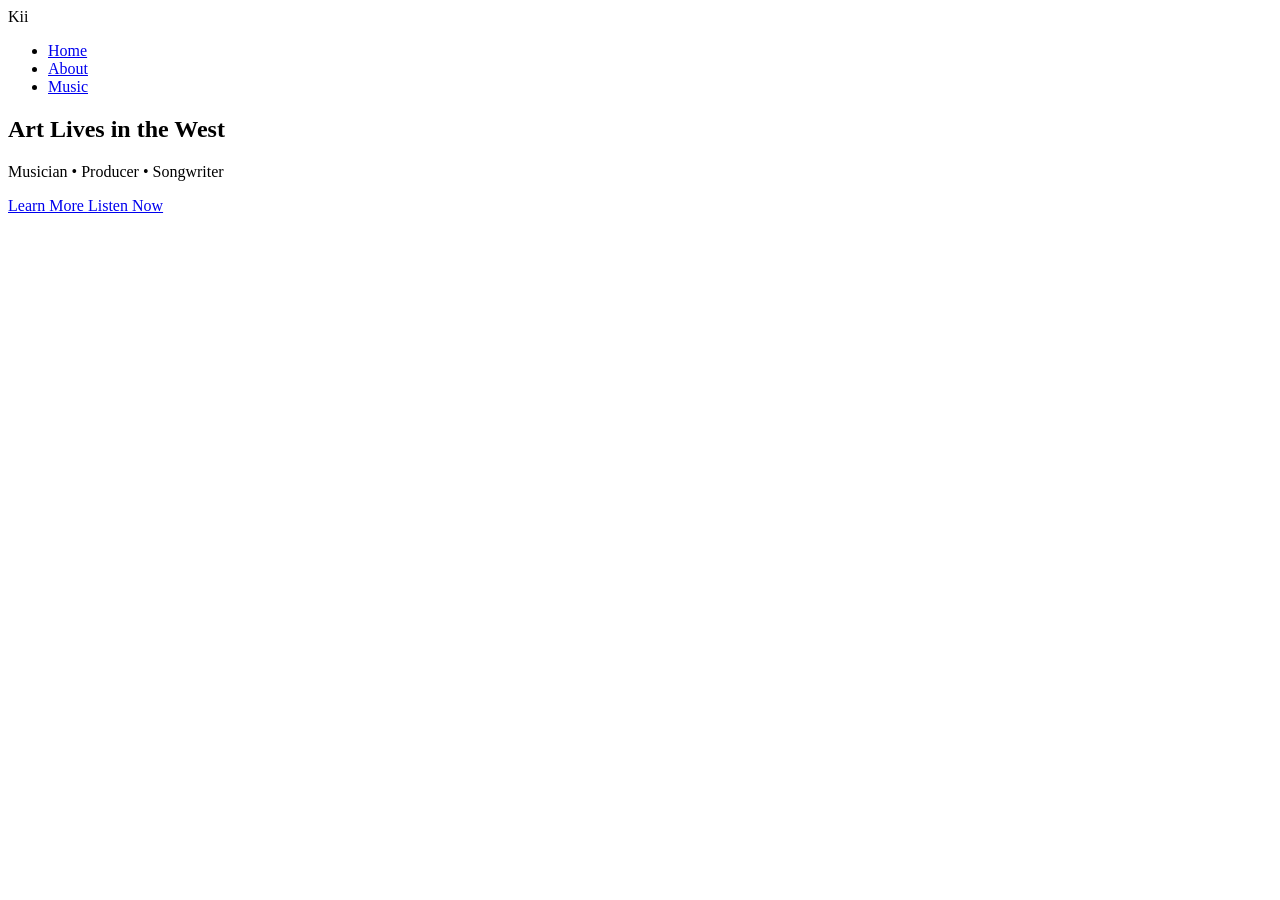
==== index.html @ bb35fab7 "foundations" ====
<!DOCTYPE html>
<html lang="en">
    <head>
        <meta charset="UTF-8">
        <meta name="viewport" content="width=device-width, initial-scale=1.0">

        <title>Kii</title>

        <link rel="stylesheet" href="css/style.css">
    </head>
    
    <body>
        <header class="navbar">
            <div class="logo">Kii</div>

            <nav>
                <ul>
                    <li>
                        <a href="index.html">Home</a>
                    </li>
                    <li>
                        <a href="about.html">About</a>
                    </li>
                    <li>
                        <a href="music.html">Music</a>
                    </li>
                </ul>
            </nav>
        </header>

        <section class="hero">
            <h1>Art Lives in the West</h1>

            <p>Musician • Producer • Songwriter</p>

            <div class="hero-buttons">
                <a href="about.html" class="btn">
                    Learn More
                </a>
                <a href="music.html" class="btn btn-outline">
                    Listen Now
                    </a>
            </div>
        </section>
    </body>
</html>
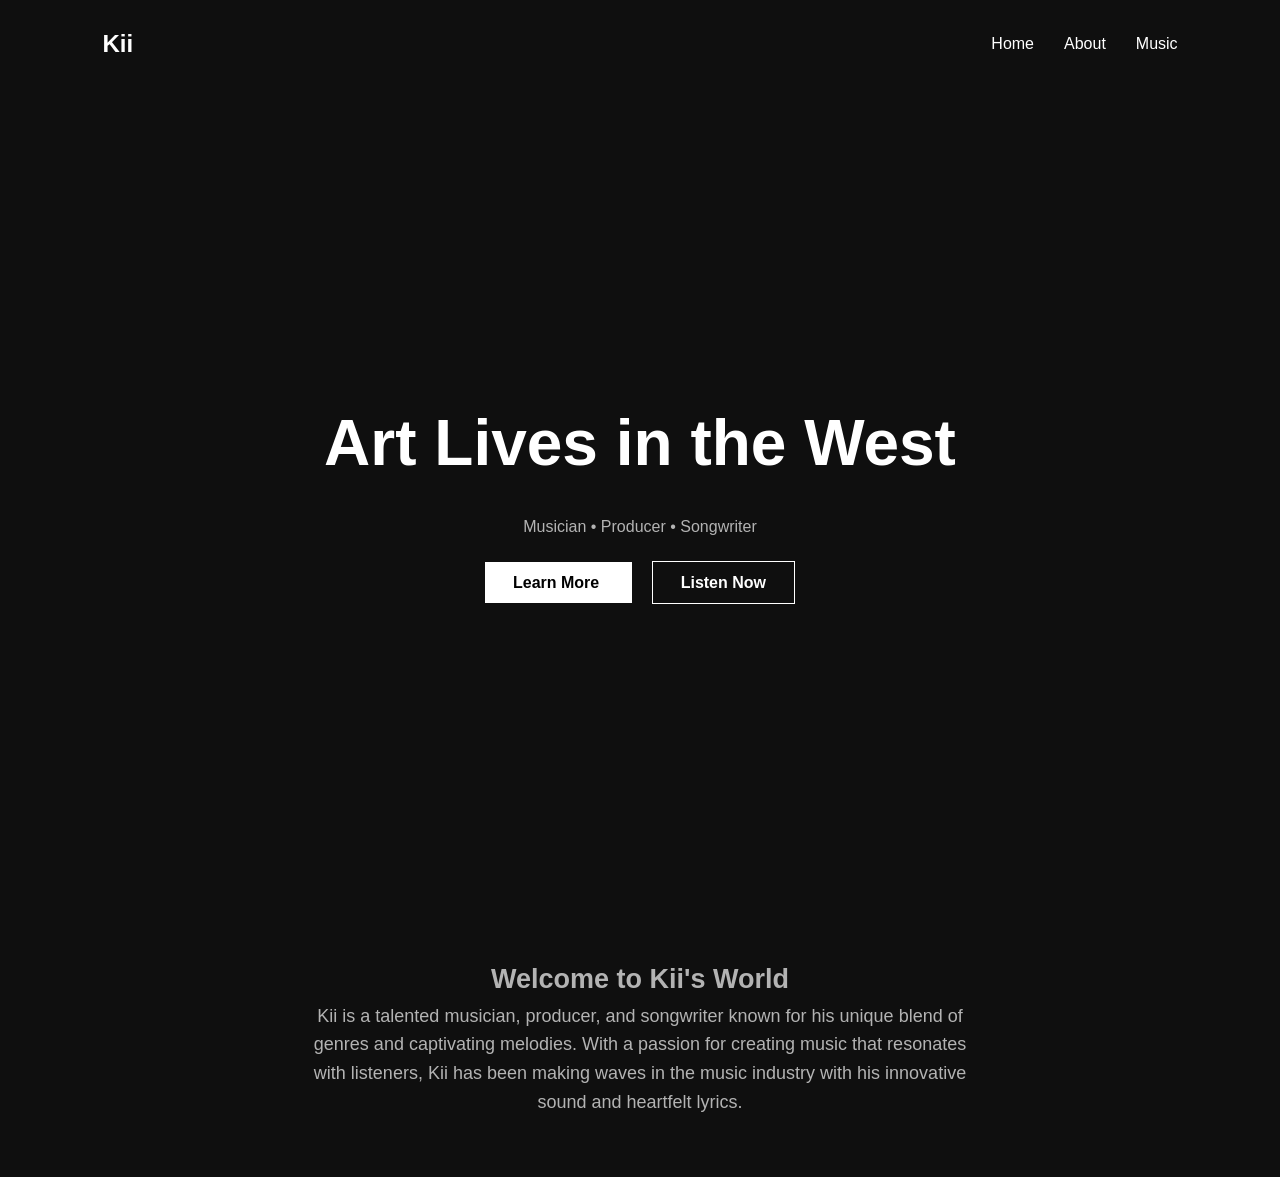
==== commit 9f6dfc98: "added styling and fixed index." ====
--- a/index.html
+++ b/index.html
@@ -39,8 +39,16 @@
                 </a>
                 <a href="music.html" class="btn btn-outline">
                     Listen Now
-                    </a>
+                </a>
             </div>
+        </section>
+        
+        <section class="intro">
+            <h2>Welcome to Kii's World</h2>
+
+            <p>
+                Kii is a talented musician, producer, and songwriter known for his unique blend of genres and captivating melodies. With a passion for creating music that resonates with listeners, Kii has been making waves in the music industry with his innovative sound and heartfelt lyrics.
+            </p>
         </section>
     </body>
 </html>
--- a/css/style.css
+++ b/css/style.css
@@ -0,0 +1,165 @@
+/* Reset */
+
+* {
+margin:0;
+padding:0;
+box-sizing:border-box;
+}
+
+/* Global styles */
+
+body{
+
+background:#0F0F0F;
+color:white;
+font-family:Inter, Helvetica, Arial, sans-serif;
+
+line-height:1.6;
+
+}
+
+
+/* Navbar */
+
+.navbar{
+
+display:flex;
+justify-content:space-between;
+align-items:center;
+
+padding:25px 8%;
+
+position:sticky;
+top:0;
+
+background:#0F0F0F;
+
+}
+
+
+.logo{
+
+font-size:24px;
+font-weight:bold;
+
+}
+
+
+nav ul{
+
+display:flex;
+list-style:none;
+gap:30px;
+
+}
+
+
+nav a{
+
+color:white;
+text-decoration:none;
+font-size:16px;
+
+transition:opacity 0.3s;
+
+}
+
+
+nav a:hover{
+
+opacity:0.6;
+
+}
+
+
+/* Hero Section */
+
+.hero{
+
+height:90vh;
+
+display:flex;
+flex-direction:column;
+justify-content:center;
+align-items:center;
+
+text-align:center;
+
+padding:0 20px;
+
+}
+
+
+.hero h1{
+
+font-size:64px;
+
+margin-bottom:20px;
+
+}
+
+
+.hero p{
+
+color:#B3B3B3;
+
+margin-bottom:30px;
+
+}
+
+
+/* Buttons */
+
+.btn{
+
+padding:12px 28px;
+
+background:white;
+color:black;
+
+text-decoration:none;
+
+margin:10px;
+
+font-weight:600;
+
+transition:all 0.3s;
+
+}
+
+
+.btn:hover{
+
+opacity:0.8;
+
+}
+
+
+.btn-outline{
+
+background:transparent;
+
+border:1px solid white;
+
+color:white;
+
+}
+
+
+/* Intro */
+
+.intro{
+
+max-width:700px;
+
+margin:auto;
+
+padding:60px 20px;
+
+text-align:center;
+
+color:#B3B3B3;
+
+font-size:18px;
+
+}
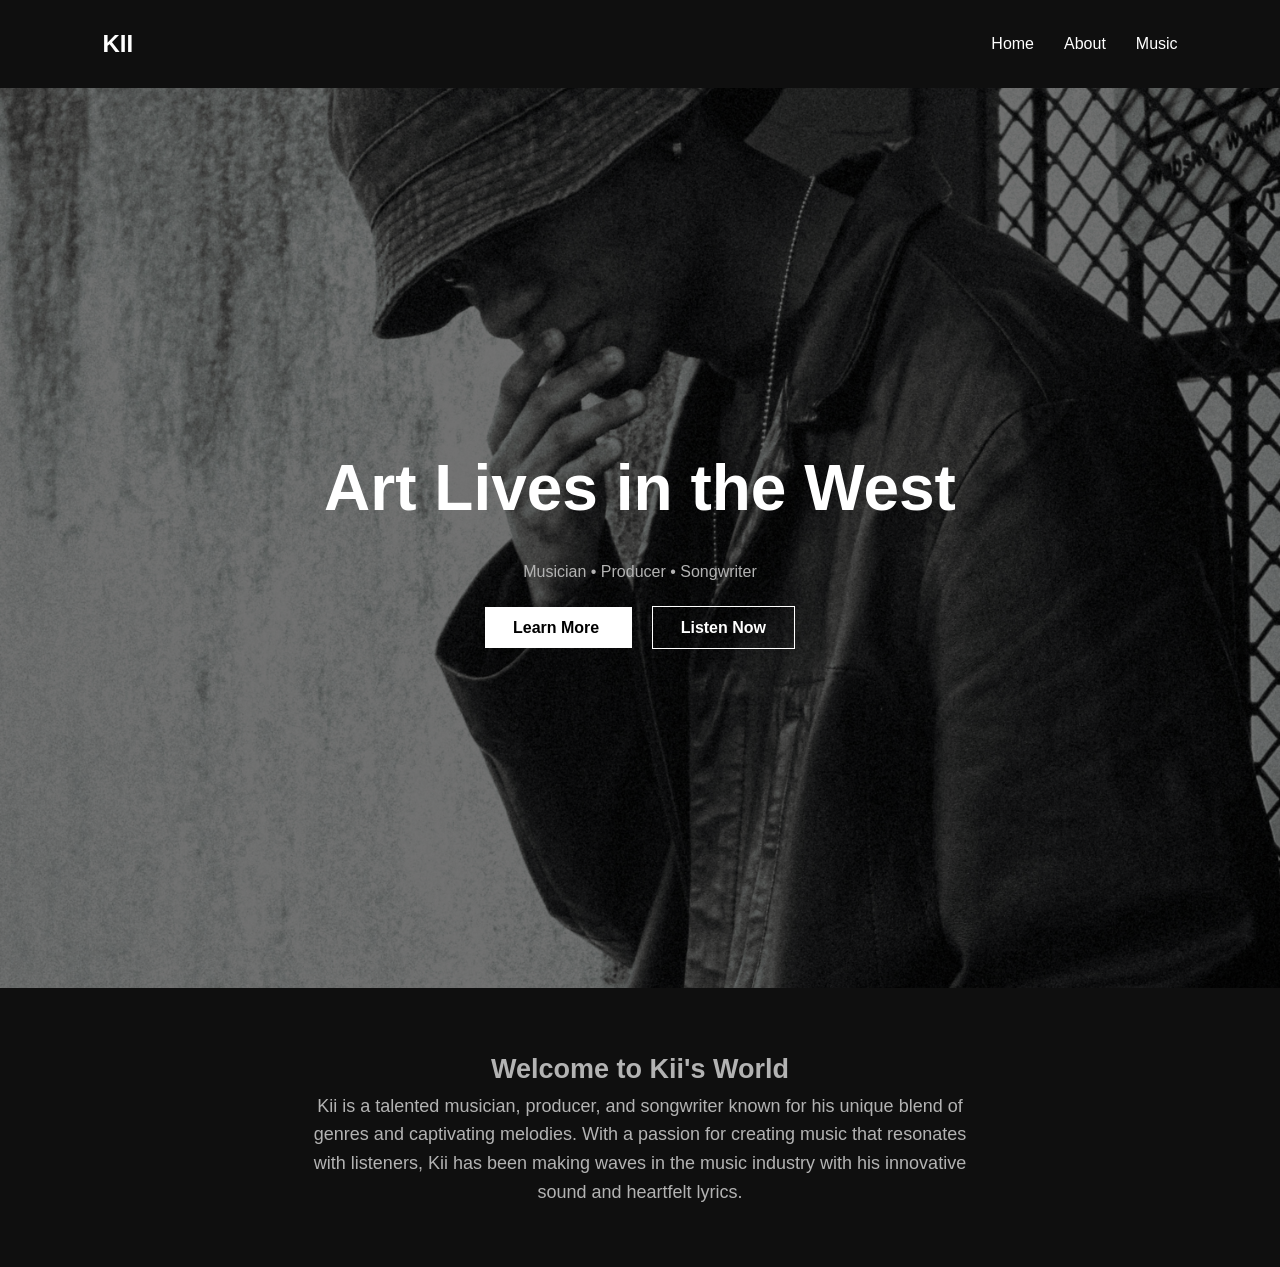
==== commit 05c64b73: "very close." ====
--- a/index.html
+++ b/index.html
@@ -4,14 +4,14 @@
         <meta charset="UTF-8">
         <meta name="viewport" content="width=device-width, initial-scale=1.0">
 
-        <title>Kii</title>
+        <title>KII</title>
 
         <link rel="stylesheet" href="css/style.css">
     </head>
     
     <body>
         <header class="navbar">
-            <div class="logo">Kii</div>
+            <div class="logo">KII</div>
 
             <nav>
                 <ul>
--- a/css/style.css
+++ b/css/style.css
@@ -76,7 +76,7 @@
 
 .hero{
 
-height:90vh;
+height:100vh;
 
 display:flex;
 flex-direction:column;
@@ -85,8 +85,36 @@
 
 text-align:center;
 
-padding:0 20px;
-
+background-image: url("../images/hero.JPEG");
+background-size: cover;
+background-position: center;
+
+position: relative;
+
+
+}
+
+/* Overlay */
+
+.hero::before{
+
+content:"";
+
+position:absolute;
+
+top:0;
+left:0;
+
+width:100%;
+height:100%;
+
+background: rgba(0,0,0,0.55);
+
+}
+
+.hero *{
+    position:relative;
+    z-index:2;
 }
 
 
@@ -162,4 +190,271 @@
 
 font-size:18px;
 
+}
+
+.about{
+
+padding:100px 10%;
+
+}
+
+.about-container{
+
+display:flex;
+align-items:center;
+gap:60px;
+
+max-width:1100px;
+margin:auto;
+
+}
+
+.about img{
+
+width:400px;
+border-radius:4px;
+
+}
+
+.about-text h2{
+
+font-size:36px;
+margin-bottom:20px;
+
+}
+
+.about-text p{
+
+color:#B3B3B3;
+margin-bottom:15px;
+margin-top: 20px;
+line-height: 1.8;
+}
+
+@media (max-width: 768px) {
+
+.about-container{
+
+flex-direction:column;
+
+text-align:center;
+
+}
+
+.about img{
+
+width:100%;
+
+max-width:400px;
+
+}
+
+}
+
+/* MUSIC SECTION */
+.music{
+
+padding:100px 10%;
+
+}
+
+.music h2{
+
+font-size:36px;
+margin-bottom:50px;
+
+text-align:center;
+
+}
+
+.music-grid{
+
+display:grid;
+
+grid-template-columns:repeat(auto-fit, minmax(260px,1fr));
+
+gap:40px;
+
+}
+
+.music-card{
+
+background:#1A1A1A;
+
+padding:20px;
+
+text-align:center;
+
+transition:transform 0.3s;
+
+}
+
+.music-card:hover{
+
+transform:scale(1.05);
+
+}
+
+.music-card img{
+
+width:100%;
+margin-bottom:15px;
+
+}
+
+.music-card h3{
+
+margin-bottom:10px;
+
+}
+
+.music-card a{
+
+color:white;
+text-decoration:none;
+border-bottom:1px solid white;
+
+}
+
+.release-card{
+
+background:#1A1A1A;
+padding:20px;
+position:relative;
+
+transition:transform 0.3s;
+
+}
+
+.release-card img{
+width:100%;
+height:260px;
+object-fit:cover;
+
+border-radius:4px;
+}
+
+.release-card video img{
+width:100%;
+height:260px;
+object-fit:cover;
+}
+.release-card:hover{
+
+transform:scale(1.04);
+
+}
+
+.drop-badge{
+
+position:absolute;
+
+top:12px;
+left:12px;
+
+background:#C8A96A;
+
+color:black;
+
+font-size:12px;
+
+padding:4px 10px;
+
+font-weight:bold;
+
+letter-spacing:1px;
+
+}
+
+.release-grid{
+
+display:grid;
+
+grid-template-columns:repeat(auto-fit, minmax(280px,1fr));
+
+gap:40px;
+
+margin-top:40px;
+
+}
+
+.release-buttons{
+
+display:flex;
+
+gap:10px;
+
+margin-top:15px;
+
+}
+
+.release-buttons a{
+
+flex:1;
+
+text-align:center;
+
+padding:10px;
+
+border:1px solid white;
+
+text-decoration:none;
+
+color:white;
+
+font-size:14px;
+
+}
+
+.video-thumb{
+
+position:relative;
+
+}
+
+.video-thumb img{
+
+width:100%;
+
+display:block;
+
+}
+
+.play-icon{
+
+position:absolute;
+
+top:50%;
+left:50%;
+
+transform:translate(-50%,-50%);
+
+font-size:40px;
+
+color:white;
+
+}
+
+.watch-btn{
+
+display:block;
+
+margin-top:15px;
+
+padding:10px;
+
+text-align:center;
+
+border:1px solid white;
+
+text-decoration:none;
+
+color:white;
+
+}
+
+.release-card.new{
+
+box-shadow:0 0 20px rgba(200,169,106,0.15);
+
 }
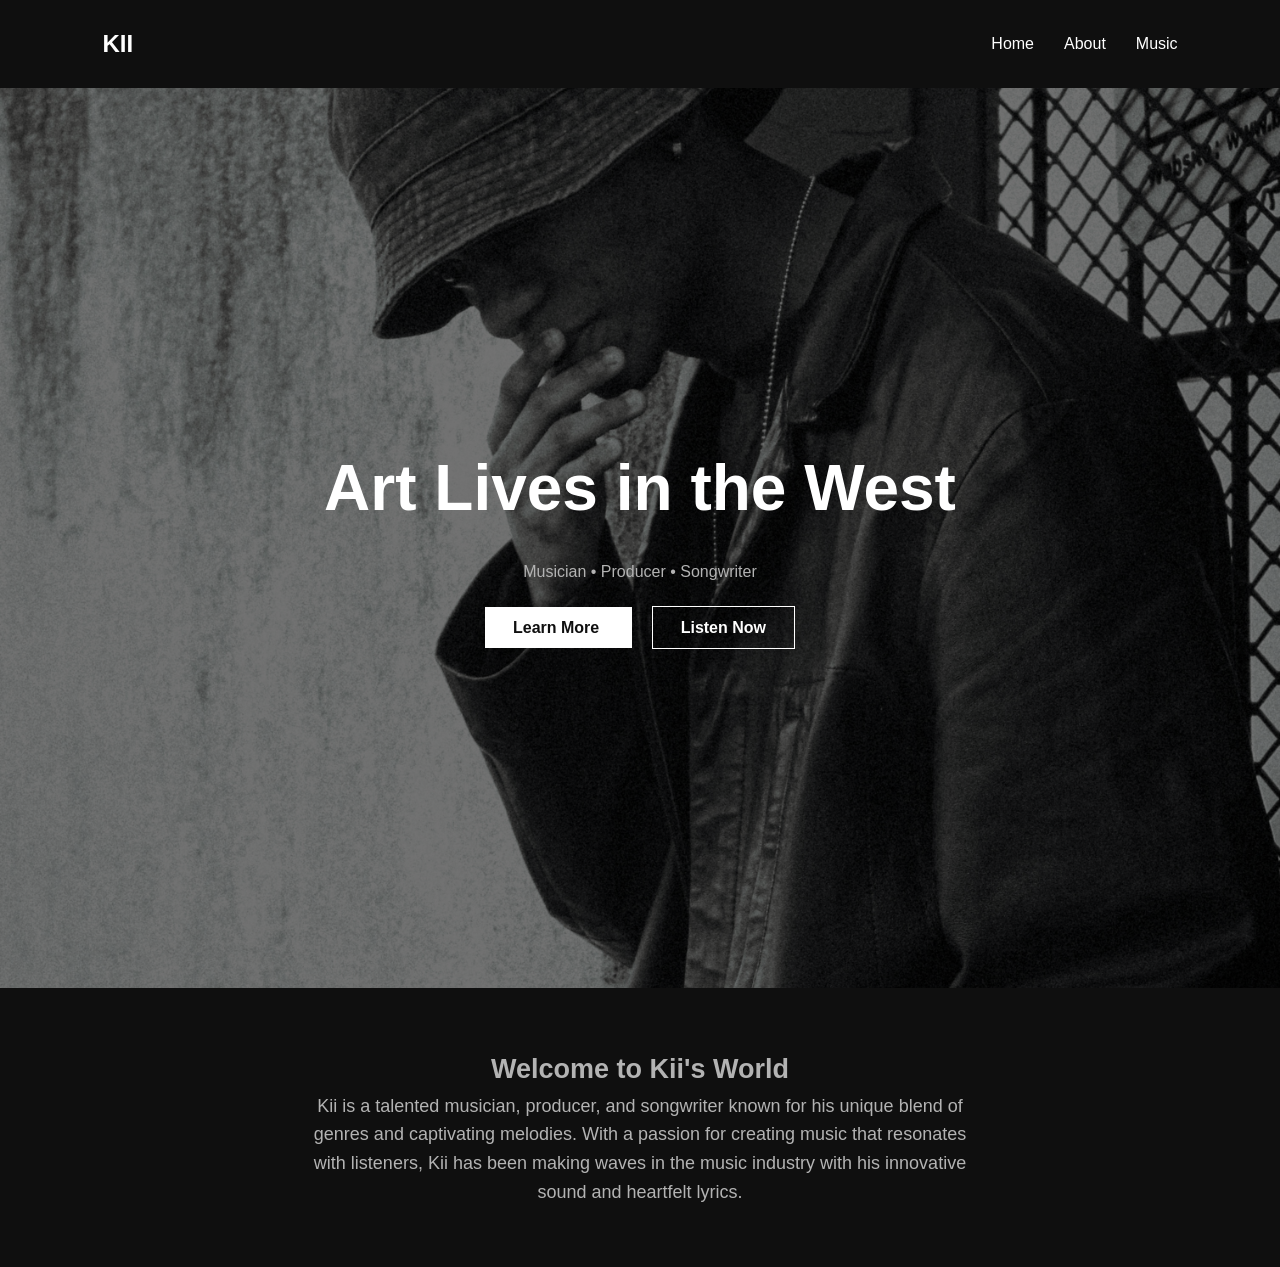
==== commit ee70f633: "Template complete." ====
--- a/index.html
+++ b/index.html
@@ -50,5 +50,6 @@
                 Kii is a talented musician, producer, and songwriter known for his unique blend of genres and captivating melodies. With a passion for creating music that resonates with listeners, Kii has been making waves in the music industry with his innovative sound and heartfelt lyrics.
             </p>
         </section>
+        <script src="js/script.js"></script>
     </body>
 </html>
--- a/css/style.css
+++ b/css/style.css
@@ -1,25 +1,45 @@
-/* Reset */
-
-* {
+/* ============================= */
+/* BRAND COLORS */
+/* ============================= */
+
+:root{
+
+--black:#0F0F0F;
+--dark:#1A1A1A;
+--grey:#B3B3B3;
+--red:#E50914;
+--white:#FFFFFF;
+
+}
+
+/* ============================= */
+/* RESET */
+/* ============================= */
+
+*{
 margin:0;
 padding:0;
 box-sizing:border-box;
 }
 
-/* Global styles */
+/* ============================= */
+/* GLOBAL */
+/* ============================= */
 
 body{
 
-background:#0F0F0F;
-color:white;
+background:var(--black);
+color:var(--white);
+
 font-family:Inter, Helvetica, Arial, sans-serif;
 
 line-height:1.6;
 
 }
 
-
-/* Navbar */
+/* ============================= */
+/* NAVBAR */
+/* ============================= */
 
 .navbar{
 
@@ -32,10 +52,11 @@
 position:sticky;
 top:0;
 
-background:#0F0F0F;
-
-}
-
+background:var(--black);
+
+z-index:10;
+
+}
 
 .logo{
 
@@ -43,7 +64,6 @@
 font-weight:bold;
 
 }
-
 
 nav ul{
 
@@ -53,26 +73,26 @@
 
 }
 
-
 nav a{
 
-color:white;
+color:var(--white);
 text-decoration:none;
+
 font-size:16px;
 
 transition:opacity 0.3s;
 
 }
 
-
 nav a:hover{
 
 opacity:0.6;
 
 }
 
-
-/* Hero Section */
+/* ============================= */
+/* HERO */
+/* ============================= */
 
 .hero{
 
@@ -85,12 +105,11 @@
 
 text-align:center;
 
-background-image: url("../images/hero.JPEG");
-background-size: cover;
-background-position: center;
-
-position: relative;
-
+background-image:url("../images/hero.JPEG");
+background-size:cover;
+background-position:center;
+
+position:relative;
 
 }
 
@@ -108,42 +127,41 @@
 width:100%;
 height:100%;
 
-background: rgba(0,0,0,0.55);
+background:rgba(0,0,0,0.55);
 
 }
 
 .hero *{
-    position:relative;
-    z-index:2;
-}
-
+
+position:relative;
+z-index:2;
+
+}
 
 .hero h1{
 
 font-size:64px;
-
 margin-bottom:20px;
 
 }
 
-
 .hero p{
 
-color:#B3B3B3;
-
+color:var(--grey);
 margin-bottom:30px;
 
 }
 
-
-/* Buttons */
+/* ============================= */
+/* BUTTONS */
+/* ============================= */
 
 .btn{
 
 padding:12px 28px;
 
-background:white;
-color:black;
+background:var(--white);
+color:var(--black);
 
 text-decoration:none;
 
@@ -151,30 +169,30 @@
 
 font-weight:600;
 
-transition:all 0.3s;
-
-}
-
+transition:all 0.25s ease;
+
+}
 
 .btn:hover{
 
-opacity:0.8;
-
-}
-
+opacity:0.85;
+transform:scale(1.05);
+
+}
 
 .btn-outline{
 
 background:transparent;
 
-border:1px solid white;
-
-color:white;
-
-}
-
-
-/* Intro */
+border:1px solid var(--white);
+
+color:var(--white);
+
+}
+
+/* ============================= */
+/* INTRO */
+/* ============================= */
 
 .intro{
 
@@ -186,12 +204,16 @@
 
 text-align:center;
 
-color:#B3B3B3;
+color:var(--grey);
 
 font-size:18px;
 
 }
 
+/* ============================= */
+/* ABOUT PAGE */
+/* ============================= */
+
 .about{
 
 padding:100px 10%;
@@ -201,10 +223,13 @@
 .about-container{
 
 display:flex;
+
 align-items:center;
+
 gap:60px;
 
 max-width:1100px;
+
 margin:auto;
 
 }
@@ -212,6 +237,7 @@
 .about img{
 
 width:400px;
+
 border-radius:4px;
 
 }
@@ -219,131 +245,210 @@
 .about-text h2{
 
 font-size:36px;
+
 margin-bottom:20px;
 
 }
 
 .about-text p{
 
-color:#B3B3B3;
-margin-bottom:15px;
-margin-top: 20px;
-line-height: 1.8;
-}
-
-@media (max-width: 768px) {
-
-.about-container{
-
-flex-direction:column;
-
-text-align:center;
-
-}
-
-.about img{
+color:var(--grey);
+
+margin-top:20px;
+
+line-height:1.8;
+
+}
+
+/* ============================= */
+/* PLATFORM LINKS */
+/* ============================= */
+
+.platform-links{
+
+text-align:center;
+
+padding:60px 20px;
+
+}
+
+.platform-grid{
+
+display:flex;
+
+justify-content:center;
+
+gap:20px;
+
+margin-top:20px;
+
+flex-wrap:wrap;
+
+}
+
+.platform-grid a{
+
+border:1px solid var(--white);
+
+padding:10px 20px;
+
+text-decoration:none;
+
+color:var(--white);
+
+transition:all 0.2s;
+
+}
+
+.platform-grid a:hover{
+
+background:var(--red);
+
+border-color:var(--red);
+
+}
+
+/* ============================= */
+/* FEATURED DROP */
+/* ============================= */
+
+.featured-drop{
+
+padding:80px 10%;
+
+background:#111;
+
+}
+
+.featured-content{
+
+display:flex;
+
+align-items:center;
+
+gap:60px;
+
+max-width:1100px;
+
+margin:auto;
+
+}
+
+.featured-content img{
+
+width:300px;
+
+object-fit:cover;
+
+border-radius:4px;
+
+}
+
+.drop-info h2{
+
+font-size:40px;
+
+margin:10px 0;
+
+}
+
+.new-label{
+
+color:var(--red);
+
+font-weight:bold;
+
+letter-spacing:1px;
+
+}
+
+/* ============================= */
+/* MUSIC SECTION */
+/* ============================= */
+
+.music{
+
+padding:100px 10%;
+
+}
+
+.music h2{
+
+font-size:36px;
+
+margin-bottom:50px;
+
+text-align:center;
+
+}
+
+.release-grid{
+
+display:grid;
+
+grid-template-columns:repeat(auto-fit,minmax(240px,1fr));
+
+gap:30px;
+
+margin-top:40px;
+
+}
+
+/* ============================= */
+/* RELEASE CARD */
+/* ============================= */
+
+.release-card{
+
+background:var(--dark);
+
+padding:20px;
+
+position:relative;
+
+transition:all 0.3s ease;
+
+border-radius:4px;
+
+}
+
+.release-card:hover{
+
+transform:translateY(-6px) scale(1.02);
+
+box-shadow:0 10px 30px rgba(0,0,0,0.4);
+
+}
+
+.release-card img{
 
 width:100%;
 
-max-width:400px;
-
-}
-
-}
-
-/* MUSIC SECTION */
-.music{
-
-padding:100px 10%;
-
-}
-
-.music h2{
-
-font-size:36px;
-margin-bottom:50px;
-
-text-align:center;
-
-}
-
-.music-grid{
-
-display:grid;
-
-grid-template-columns:repeat(auto-fit, minmax(260px,1fr));
-
-gap:40px;
-
-}
-
-.music-card{
-
-background:#1A1A1A;
-
-padding:20px;
-
-text-align:center;
-
-transition:transform 0.3s;
-
-}
-
-.music-card:hover{
-
-transform:scale(1.05);
-
-}
-
-.music-card img{
-
-width:100%;
-margin-bottom:15px;
-
-}
-
-.music-card h3{
+height:240px;
+
+object-fit:cover;
+
+border-radius:4px;
 
 margin-bottom:10px;
 
 }
 
-.music-card a{
-
-color:white;
-text-decoration:none;
-border-bottom:1px solid white;
-
-}
-
-.release-card{
-
-background:#1A1A1A;
-padding:20px;
-position:relative;
-
-transition:transform 0.3s;
-
-}
-
-.release-card img{
-width:100%;
-height:260px;
-object-fit:cover;
-
-border-radius:4px;
-}
-
-.release-card video img{
-width:100%;
-height:260px;
-object-fit:cover;
-}
-.release-card:hover{
-
-transform:scale(1.04);
-
-}
+.release-card h3{
+
+margin-top:10px;
+
+}
+
+.release-type{
+
+color:var(--grey);
+
+font-size:14px;
+
+}
+
+/* Badge */
 
 .drop-badge{
 
@@ -352,9 +457,9 @@
 top:12px;
 left:12px;
 
-background:#C8A96A;
-
-color:black;
+background:var(--red);
+
+color:var(--white);
 
 font-size:12px;
 
@@ -362,21 +467,11 @@
 
 font-weight:bold;
 
-letter-spacing:1px;
-
-}
-
-.release-grid{
-
-display:grid;
-
-grid-template-columns:repeat(auto-fit, minmax(280px,1fr));
-
-gap:40px;
-
-margin-top:40px;
-
-}
+}
+
+/* ============================= */
+/* RELEASE BUTTONS */
+/* ============================= */
 
 .release-buttons{
 
@@ -388,73 +483,237 @@
 
 }
 
-.release-buttons a{
+.release-buttons button{
 
 flex:1;
 
-text-align:center;
-
 padding:10px;
 
-border:1px solid white;
+border:1px solid var(--white);
+
+background:transparent;
+
+color:var(--white);
+
+cursor:pointer;
+
+transition:all 0.2s;
+
+}
+
+.release-buttons button:hover{
+
+background:var(--red);
+
+border-color:var(--red);
+
+}
+
+/* Watch Button */
+
+.watch-btn{
+
+display:block;
+
+margin-top:15px;
+
+padding:10px;
+
+text-align:center;
+
+border:1px solid var(--white);
 
 text-decoration:none;
 
+color:var(--white);
+
+transition:all 0.2s;
+
+}
+
+.watch-btn:hover{
+
+background:var(--red);
+
+border-color:var(--red);
+
+}
+
+/* ============================= */
+/* POPUP */
+/* ============================= */
+
+.popup{
+
+position:fixed;
+
+top:0;
+left:0;
+
+width:100%;
+height:100%;
+
+background:rgba(0,0,0,0.8);
+
+display:none;
+
+align-items:center;
+justify-content:center;
+
+z-index:20;
+
+}
+
+.popup-content{
+
+background:var(--dark);
+
+padding:35px;
+
+text-align:center;
+
+display:flex;
+
+flex-direction:column;
+
+gap:15px;
+
+width:90%;
+
+max-width:320px;
+
+border-radius:4px;
+
+}
+
+.popup-content a{
+
+border:1px solid var(--white);
+
+padding:10px;
+
+text-decoration:none;
+
+color:var(--white);
+
+transition:all 0.2s;
+
+}
+
+.popup-content a:hover{
+
+background:var(--red);
+
+border-color:var(--red);
+
+}
+
+.popup-content button{
+
+padding:10px;
+
+background:var(--red);
+
+border:none;
+
 color:white;
 
-font-size:14px;
-
-}
-
-.video-thumb{
-
-position:relative;
-
-}
-
-.video-thumb img{
+cursor:pointer;
+
+}
+
+/* ============================= */
+/* RESPONSIVE */
+/* ============================= */
+
+@media (max-width:900px){
+
+.featured-content{
+
+flex-direction:column;
+
+text-align:center;
+
+}
+
+.featured-content img{
 
 width:100%;
 
-display:block;
-
-}
-
-.play-icon{
-
-position:absolute;
-
-top:50%;
-left:50%;
-
-transform:translate(-50%,-50%);
-
-font-size:40px;
-
-color:white;
-
-}
-
-.watch-btn{
-
-display:block;
-
-margin-top:15px;
-
-padding:10px;
-
-text-align:center;
-
-border:1px solid white;
-
-text-decoration:none;
-
-color:white;
-
-}
-
-.release-card.new{
-
-box-shadow:0 0 20px rgba(200,169,106,0.15);
+max-width:320px;
+
+}
+
+.drop-info h2{
+
+font-size:32px;
+
+}
+
+}
+
+@media (max-width:768px){
+
+.hero h1{
+
+font-size:42px;
+
+}
+
+.hero p{
+
+font-size:16px;
+
+}
+
+.about-container{
+
+flex-direction:column;
+
+text-align:center;
+
+}
+
+.about img{
+
+width:100%;
+
+max-width:400px;
+
+}
+
+}
+
+@media (max-width:600px){
+
+.navbar{
+
+flex-direction:column;
+
+gap:15px;
+
+}
+
+nav ul{
+
+gap:20px;
+
+}
+
+.platform-grid{
+
+flex-direction:column;
+
+align-items:center;
+
+}
+
+.platform-grid a{
+
+width:200px;
+
+text-align:center;
+
+}
 
 }
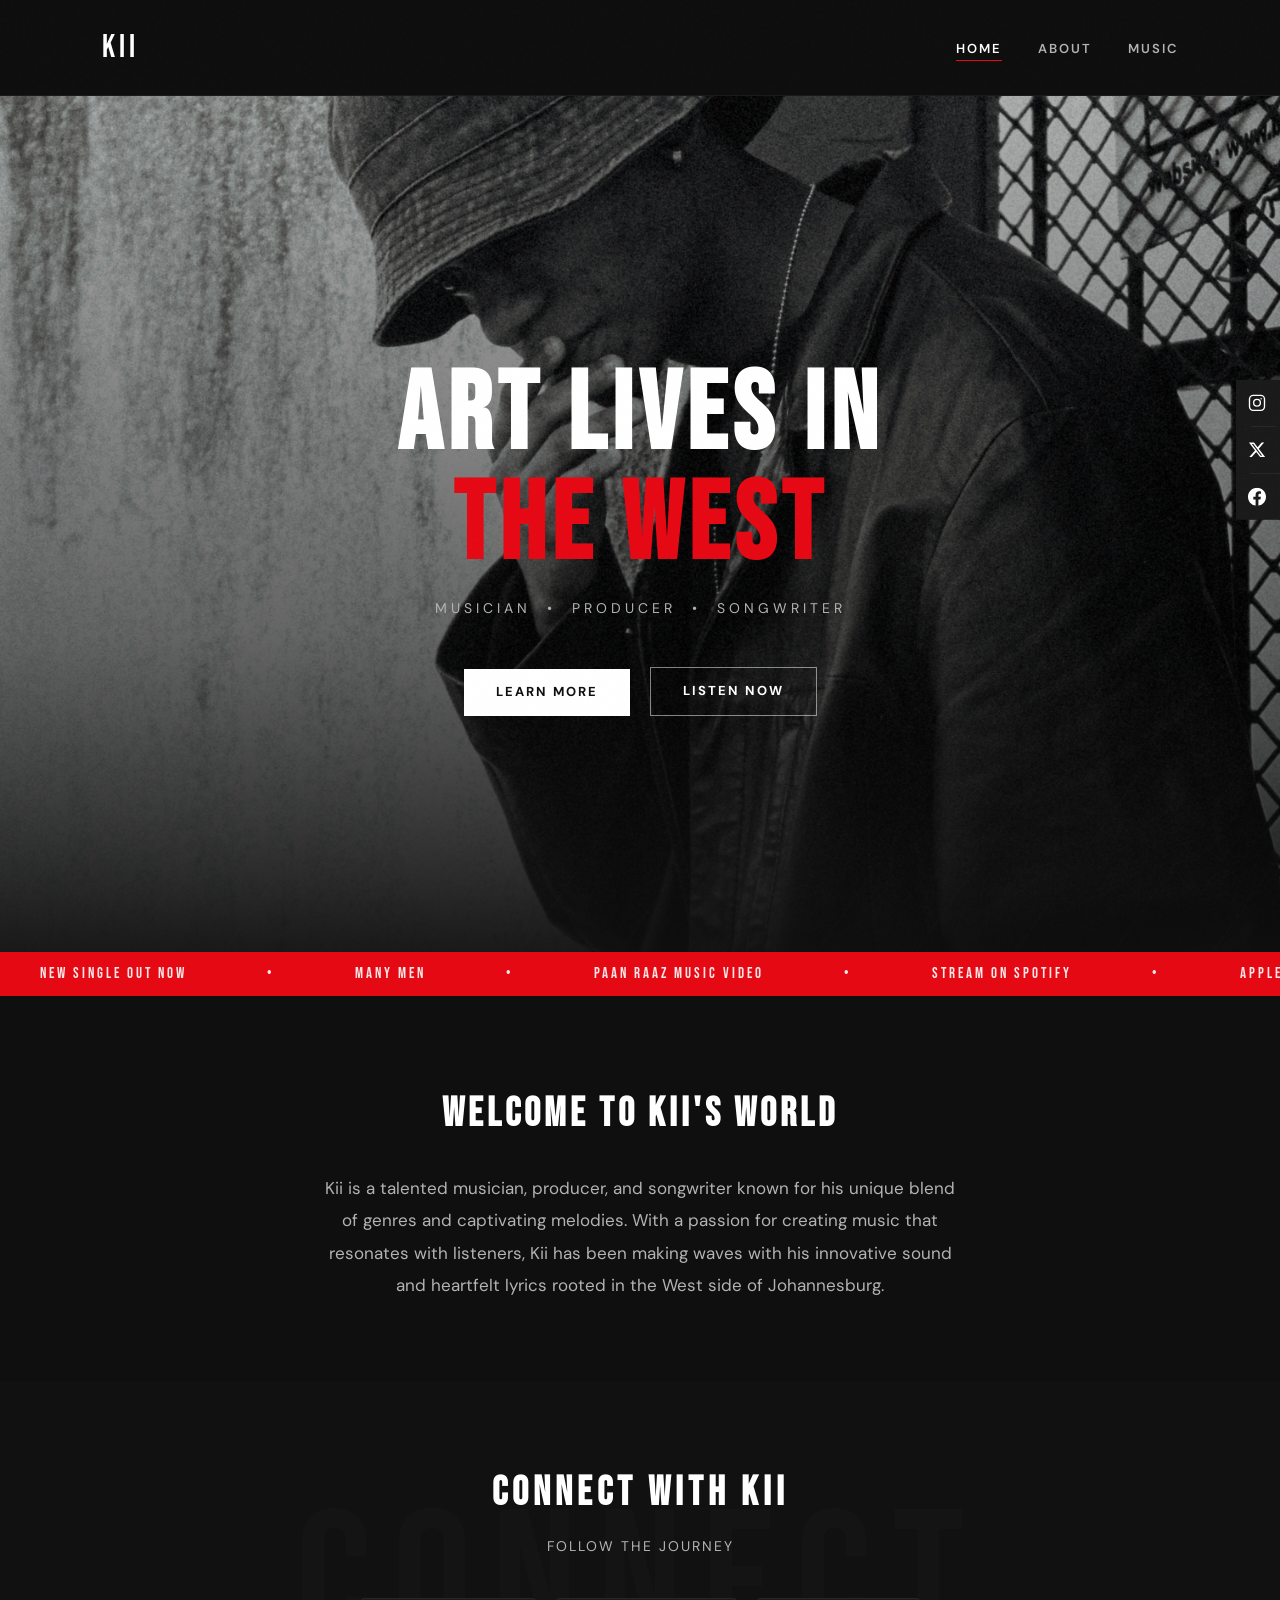
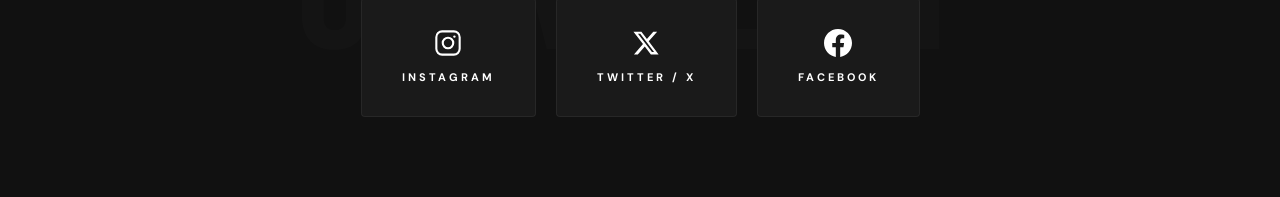
==== commit b1b6be67: "Fixed css elements" ====
--- a/index.html
+++ b/index.html
@@ -1,55 +1,124 @@
 <!DOCTYPE html>
 <html lang="en">
-    <head>
-        <meta charset="UTF-8">
-        <meta name="viewport" content="width=device-width, initial-scale=1.0">
+<head>
+  <meta charset="UTF-8">
+  <meta name="viewport" content="width=device-width, initial-scale=1.0">
+  <title>KII</title>
+  <link rel="stylesheet" href="css/style.css">
+</head>
+<body>
 
-        <title>KII</title>
+  <!-- PERSISTENT SOCIAL BAR -->
+  <aside class="social-bar">
+    <a href="https://www.instagram.com/kii_s.a/" target="_blank" aria-label="Instagram">
+      <span class="label">Instagram</span>
+      <svg viewBox="0 0 24 24" fill="none" stroke="currentColor" stroke-width="1.8" stroke-linecap="round" stroke-linejoin="round">
+        <rect x="2" y="2" width="20" height="20" rx="5" ry="5"/>
+        <circle cx="12" cy="12" r="4.5"/>
+        <circle cx="17.5" cy="6.5" r="1" fill="currentColor" stroke="none"/>
+      </svg>
+    </a>
+    <a href="https://x.com/kiisa____" target="_blank" aria-label="Twitter / X">
+      <span class="label">Twitter</span>
+      <svg viewBox="0 0 24 24" fill="currentColor">
+        <path d="M18.244 2.25h3.308l-7.227 8.26 8.502 11.24H16.17l-5.214-6.817L4.99 21.75H1.68l7.73-8.835L1.254 2.25H8.08l4.713 6.231zm-1.161 17.52h1.833L7.084 4.126H5.117z"/>
+      </svg>
+    </a>
+    <a href="https://facebook.com/moagise.mboniswa" target="_blank" aria-label="Facebook">
+      <span class="label">Facebook</span>
+      <svg viewBox="0 0 24 24" fill="currentColor">
+        <path d="M24 12.073C24 5.406 18.627 0 12 0S0 5.406 0 12.073C0 18.1 4.388 23.094 10.125 24v-8.437H7.078v-3.49h3.047V9.41c0-3.025 1.792-4.696 4.533-4.696 1.313 0 2.686.236 2.686.236v2.971h-1.513c-1.491 0-1.956.93-1.956 1.884v2.268h3.328l-.532 3.49h-2.796V24C19.612 23.094 24 18.1 24 12.073z"/>
+      </svg>
+    </a>
+  </aside>
 
-        <link rel="stylesheet" href="css/style.css">
-    </head>
-    
-    <body>
-        <header class="navbar">
-            <div class="logo">KII</div>
+  <header class="navbar">
+    <div class="logo">KII</div>
+    <nav>
+      <ul>
+        <li><a href="index.html" class="active">Home</a></li>
+        <li><a href="about.html">About</a></li>
+        <li><a href="music.html">Music</a></li>
+      </ul>
+    </nav>
+  </header>
 
-            <nav>
-                <ul>
-                    <li>
-                        <a href="index.html">Home</a>
-                    </li>
-                    <li>
-                        <a href="about.html">About</a>
-                    </li>
-                    <li>
-                        <a href="music.html">Music</a>
-                    </li>
-                </ul>
-            </nav>
-        </header>
+  <section class="hero">
+    <h1>Art Lives in<br><span>the West</span></h1>
+    <p>Musician &nbsp;•&nbsp; Producer &nbsp;•&nbsp; Songwriter</p>
+    <div class="hero-buttons">
+      <a href="about.html" class="btn"><span>Learn More</span></a>
+      <a href="music.html" class="btn btn-outline"><span>Listen Now</span></a>
+    </div>
+    <div class="hero-ticker">
+      <div class="ticker-track">
+        <span>NEW SINGLE OUT NOW</span>
+        <span>•</span>
+        <span>MANY MEN</span>
+        <span>•</span>
+        <span>PAAN RAAZ MUSIC VIDEO</span>
+        <span>•</span>
+        <span>STREAM ON SPOTIFY</span>
+        <span>•</span>
+        <span>APPLE MUSIC</span>
+        <span>•</span>
+        <span>YOUTUBE</span>
+        <span>•</span>
+        <!-- duplicate for seamless loop -->
+        <span>NEW SINGLE OUT NOW</span>
+        <span>•</span>
+        <span>MANY MEN</span>
+        <span>•</span>
+        <span>PAAN RAAZ</span>
+        <span>•</span>
+        <span>STREAM ON SPOTIFY</span>
+        <span>•</span>
+        <span>APPLE MUSIC</span>
+        <span>•</span>
+        <span>YOUTUBE</span>
+        <span>•</span>
+      </div>
+    </div>
+  </section>
 
-        <section class="hero">
-            <h1>Art Lives in the West</h1>
+  <section class="intro reveal">
+    <h2>Welcome to Kii's World</h2>
+    <p>
+      Kii is a talented musician, producer, and songwriter known for his unique blend of genres
+      and captivating melodies. With a passion for creating music that resonates with listeners,
+      Kii has been making waves with his innovative sound and heartfelt lyrics rooted in the
+      West side of Johannesburg.
+    </p>
+  </section>
 
-            <p>Musician • Producer • Songwriter</p>
+  <!-- CONTACTS SECTION -->
+  <section class="contacts reveal">
+    <h2>Connect with Kii</h2>
+    <p>Follow the journey</p>
+    <div class="social-grid">
+      <a href="https://www.instagram.com/kii_s.a/" target="_blank" class="social-card">
+        <svg viewBox="0 0 24 24" fill="none" stroke="currentColor" stroke-width="1.8" stroke-linecap="round" stroke-linejoin="round">
+          <rect x="2" y="2" width="20" height="20" rx="5" ry="5"/>
+          <circle cx="12" cy="12" r="4.5"/>
+          <circle cx="17.5" cy="6.5" r="1" fill="currentColor" stroke="none"/>
+        </svg>
+        <span>Instagram</span>
+      </a>
+      <a href="https://x.com/kiisa____" target="_blank" class="social-card">
+        <svg viewBox="0 0 24 24" fill="currentColor">
+          <path d="M18.244 2.25h3.308l-7.227 8.26 8.502 11.24H16.17l-5.214-6.817L4.99 21.75H1.68l7.73-8.835L1.254 2.25H8.08l4.713 6.231zm-1.161 17.52h1.833L7.084 4.126H5.117z"/>
+        </svg>
+        <span>Twitter / X</span>
+      </a>
+      <a href="https://facebook.com/moagise.mboniswa" target="_blank" class="social-card">
+        <svg viewBox="0 0 24 24" fill="currentColor">
+          <path d="M24 12.073C24 5.406 18.627 0 12 0S0 5.406 0 12.073C0 18.1 4.388 23.094 10.125 24v-8.437H7.078v-3.49h3.047V9.41c0-3.025 1.792-4.696 4.533-4.696 1.313 0 2.686.236 2.686.236v2.971h-1.513c-1.491 0-1.956.93-1.956 1.884v2.268h3.328l-.532 3.49h-2.796V24C19.612 23.094 24 18.1 24 12.073z"/>
+        </svg>
+        <span>Facebook</span>
+      </a>
+    </div>
+  </section>
 
-            <div class="hero-buttons">
-                <a href="about.html" class="btn">
-                    Learn More
-                </a>
-                <a href="music.html" class="btn btn-outline">
-                    Listen Now
-                </a>
-            </div>
-        </section>
-        
-        <section class="intro">
-            <h2>Welcome to Kii's World</h2>
-
-            <p>
-                Kii is a talented musician, producer, and songwriter known for his unique blend of genres and captivating melodies. With a passion for creating music that resonates with listeners, Kii has been making waves in the music industry with his innovative sound and heartfelt lyrics.
-            </p>
-        </section>
-        <script src="js/script.js"></script>
-    </body>
+  <script src="js/script.js"></script>
+</body>
 </html>
--- a/css/style.css
+++ b/css/style.css
@@ -1,719 +1,1137 @@
+@import url('https://fonts.googleapis.com/css2?family=Bebas+Neue&family=DM+Sans:ital,wght@0,300;0,400;0,600;1,300&display=swap');
+
 /* ============================= */
 /* BRAND COLORS */
 /* ============================= */
 
-:root{
-
---black:#0F0F0F;
---dark:#1A1A1A;
---grey:#B3B3B3;
---red:#E50914;
---white:#FFFFFF;
-
+:root {
+  --black: #0F0F0F;
+  --dark: #1A1A1A;
+  --grey: #B3B3B3;
+  --red: #E50914;
+  --white: #FFFFFF;
 }
 
 /* ============================= */
 /* RESET */
 /* ============================= */
 
-*{
-margin:0;
-padding:0;
-box-sizing:border-box;
+* {
+  margin: 0;
+  padding: 0;
+  box-sizing: border-box;
 }
 
 /* ============================= */
 /* GLOBAL */
 /* ============================= */
 
-body{
-
-background:var(--black);
-color:var(--white);
-
-font-family:Inter, Helvetica, Arial, sans-serif;
-
-line-height:1.6;
-
+html {
+  scroll-behavior: smooth;
+}
+
+body {
+  background: var(--black);
+  color: var(--white);
+  font-family: 'DM Sans', Helvetica, Arial, sans-serif;
+  line-height: 1.6;
+  overflow-x: hidden;
+}
+
+/* Grain overlay on entire page */
+body::after {
+  content: "";
+  position: fixed;
+  inset: 0;
+  background-image: url("data:image/svg+xml,%3Csvg viewBox='0 0 256 256' xmlns='http://www.w3.org/2000/svg'%3E%3Cfilter id='noise'%3E%3CfeTurbulence type='fractalNoise' baseFrequency='0.9' numOctaves='4' stitchTiles='stitch'/%3E%3C/filter%3E%3Crect width='100%25' height='100%25' filter='url(%23noise)' opacity='0.04'/%3E%3C/svg%3E");
+  pointer-events: none;
+  z-index: 9999;
+  opacity: 0.35;
+}
+
+/* ============================= */
+/* SCROLL REVEAL */
+/* ============================= */
+
+.reveal {
+  opacity: 0;
+  transform: translateY(30px);
+  transition: opacity 0.7s ease, transform 0.7s ease;
+}
+
+.reveal.visible {
+  opacity: 1;
+  transform: translateY(0);
+}
+
+/* ============================= */
+/* SOCIAL BAR (persistent) */
+/* ============================= */
+
+.social-bar {
+  position: fixed;
+  right: 0;
+  top: 50%;
+  transform: translateY(-50%);
+  z-index: 100;
+  display: flex;
+  flex-direction: column;
+  gap: 0;
+}
+
+.social-bar a {
+  display: flex;
+  align-items: center;
+  justify-content: flex-end;
+  gap: 10px;
+  padding: 13px 14px;
+  background: var(--dark);
+  color: var(--white);
+  text-decoration: none;
+  font-size: 13px;
+  font-weight: 600;
+  letter-spacing: 0.5px;
+  border-left: 3px solid transparent;
+  transition: all 0.25s ease;
+  overflow: hidden;
+  max-width: 44px;
+  white-space: nowrap;
+}
+
+.social-bar a:hover {
+  max-width: 160px;
+  border-left-color: var(--red);
+  background: #111;
+}
+
+.social-bar a svg {
+  flex-shrink: 0;
+  width: 18px;
+  height: 18px;
+}
+
+.social-bar .label {
+  opacity: 0;
+  transition: opacity 0.2s ease 0.05s;
+}
+
+.social-bar a:hover .label {
+  opacity: 1;
 }
 
 /* ============================= */
 /* NAVBAR */
 /* ============================= */
 
-.navbar{
-
-display:flex;
-justify-content:space-between;
-align-items:center;
-
-padding:25px 8%;
-
-position:sticky;
-top:0;
-
-background:var(--black);
-
-z-index:10;
-
-}
-
-.logo{
-
-font-size:24px;
-font-weight:bold;
-
-}
-
-nav ul{
-
-display:flex;
-list-style:none;
-gap:30px;
-
-}
-
-nav a{
-
-color:var(--white);
-text-decoration:none;
-
-font-size:16px;
-
-transition:opacity 0.3s;
-
-}
-
-nav a:hover{
-
-opacity:0.6;
-
+.navbar {
+  display: flex;
+  justify-content: space-between;
+  align-items: center;
+  padding: 22px 8%;
+  position: sticky;
+  top: 0;
+  background: rgba(15, 15, 15, 0.92);
+  backdrop-filter: blur(8px);
+  z-index: 50;
+  border-bottom: 1px solid rgba(255,255,255,0.05);
+}
+
+.logo {
+  font-family: 'Bebas Neue', sans-serif;
+  font-size: 32px;
+  letter-spacing: 4px;
+  color: var(--white);
+  position: relative;
+}
+
+.logo::after {
+  content: "";
+  position: absolute;
+  bottom: 0;
+  left: 0;
+  width: 100%;
+  height: 2px;
+  background: var(--red);
+  transform: scaleX(0);
+  transform-origin: left;
+  transition: transform 0.3s ease;
+}
+
+.logo:hover::after {
+  transform: scaleX(1);
+}
+
+nav ul {
+  display: flex;
+  list-style: none;
+  gap: 36px;
+}
+
+nav a {
+  color: var(--grey);
+  text-decoration: none;
+  font-size: 13px;
+  font-weight: 600;
+  letter-spacing: 2px;
+  text-transform: uppercase;
+  transition: color 0.3s;
+  position: relative;
+}
+
+nav a::after {
+  content: "";
+  position: absolute;
+  bottom: -4px;
+  left: 0;
+  width: 0;
+  height: 1px;
+  background: var(--red);
+  transition: width 0.3s ease;
+}
+
+nav a:hover,
+nav a.active {
+  color: var(--white);
+}
+
+nav a:hover::after,
+nav a.active::after {
+  width: 100%;
 }
 
 /* ============================= */
 /* HERO */
 /* ============================= */
 
-.hero{
-
-height:100vh;
-
-display:flex;
-flex-direction:column;
-justify-content:center;
-align-items:center;
-
-text-align:center;
-
-background-image:url("../images/hero.JPEG");
-background-size:cover;
-background-position:center;
-
-position:relative;
-
-}
-
-/* Overlay */
-
-.hero::before{
-
-content:"";
-
-position:absolute;
-
-top:0;
-left:0;
-
-width:100%;
-height:100%;
-
-background:rgba(0,0,0,0.55);
-
-}
-
-.hero *{
-
-position:relative;
-z-index:2;
-
-}
-
-.hero h1{
-
-font-size:64px;
-margin-bottom:20px;
-
-}
-
-.hero p{
-
-color:var(--grey);
-margin-bottom:30px;
-
+.hero {
+  height: 100vh;
+  display: flex;
+  flex-direction: column;
+  justify-content: center;
+  align-items: center;
+  text-align: center;
+  background-image: url("../images/hero.JPEG");
+  background-size: cover;
+  background-position: center;
+  position: relative;
+  overflow: hidden;
+}
+
+/* Dark overlay */
+.hero::before {
+  content: "";
+  position: absolute;
+  inset: 0;
+  background: linear-gradient(
+    to bottom,
+    rgba(0,0,0,0.3) 0%,
+    rgba(0,0,0,0.6) 60%,
+    rgba(15,15,15,1) 100%
+  );
+}
+
+/* Animated diagonal accent lines */
+.hero::after {
+  content: "";
+  position: absolute;
+  inset: 0;
+  background: repeating-linear-gradient(
+    -55deg,
+    transparent,
+    transparent 80px,
+    rgba(229, 9, 20, 0.04) 80px,
+    rgba(229, 9, 20, 0.04) 81px
+  );
+  animation: slideDiag 20s linear infinite;
+}
+
+@keyframes slideDiag {
+  from { background-position: 0 0; }
+  to { background-position: 200px 200px; }
+}
+
+.hero * {
+  position: relative;
+  z-index: 2;
+}
+
+.hero h1 {
+  font-family: 'Bebas Neue', sans-serif;
+  font-size: clamp(60px, 10vw, 110px);
+  letter-spacing: 6px;
+  line-height: 1;
+  margin-bottom: 16px;
+  animation: heroFadeUp 1s ease 0.2s both;
+}
+
+.hero h1 span {
+  color: var(--red);
+}
+
+.hero p {
+  color: var(--grey);
+  font-size: 14px;
+  letter-spacing: 4px;
+  text-transform: uppercase;
+  margin-bottom: 40px;
+  animation: heroFadeUp 1s ease 0.4s both;
+}
+
+@keyframes heroFadeUp {
+  from {
+    opacity: 0;
+    transform: translateY(40px);
+  }
+  to {
+    opacity: 1;
+    transform: translateY(0);
+  }
+}
+
+.hero-buttons {
+  animation: heroFadeUp 1s ease 0.6s both;
+}
+
+/* Scrolling ticker at bottom of hero */
+.hero-ticker {
+  position: absolute;
+  bottom: 0;
+  left: 0;
+  width: 100%;
+  background: var(--red);
+  padding: 10px 0;
+  overflow: hidden;
+  z-index: 3;
+}
+
+.ticker-track {
+  display: flex;
+  white-space: nowrap;
+  animation: ticker 22s linear infinite;
+}
+
+.ticker-track span {
+  font-family: 'Bebas Neue', sans-serif;
+  font-size: 15px;
+  letter-spacing: 3px;
+  padding: 0 40px;
+  color: var(--white);
+  opacity: 0.9;
+}
+
+@keyframes ticker {
+  from { transform: translateX(0); }
+  to { transform: translateX(-50%); }
 }
 
 /* ============================= */
 /* BUTTONS */
 /* ============================= */
 
-.btn{
-
-padding:12px 28px;
-
-background:var(--white);
-color:var(--black);
-
-text-decoration:none;
-
-margin:10px;
-
-font-weight:600;
-
-transition:all 0.25s ease;
-
-}
-
-.btn:hover{
-
-opacity:0.85;
-transform:scale(1.05);
-
-}
-
-.btn-outline{
-
-background:transparent;
-
-border:1px solid var(--white);
-
-color:var(--white);
-
+.btn {
+  display: inline-block;
+  padding: 13px 32px;
+  background: var(--white);
+  color: var(--black);
+  text-decoration: none;
+  margin: 8px;
+  font-weight: 700;
+  font-size: 13px;
+  letter-spacing: 2px;
+  text-transform: uppercase;
+  transition: all 0.25s ease;
+  position: relative;
+  overflow: hidden;
+}
+
+.btn::before {
+  content: "";
+  position: absolute;
+  inset: 0;
+  background: var(--red);
+  transform: translateX(-101%);
+  transition: transform 0.3s ease;
+  z-index: 0;
+}
+
+.btn:hover::before {
+  transform: translateX(0);
+}
+
+.btn:hover {
+  color: var(--white);
+}
+
+.btn span,
+.btn:not(:has(span)) {
+  position: relative;
+  z-index: 1;
+}
+
+.btn-outline {
+  background: transparent;
+  border: 1px solid rgba(255,255,255,0.5);
+  color: var(--white);
+}
+
+.btn-outline::before {
+  background: var(--white);
+}
+
+.btn-outline:hover {
+  color: var(--black);
 }
 
 /* ============================= */
 /* INTRO */
 /* ============================= */
 
-.intro{
-
-max-width:700px;
-
-margin:auto;
-
-padding:60px 20px;
-
-text-align:center;
-
-color:var(--grey);
-
-font-size:18px;
-
+.intro {
+  max-width: 680px;
+  margin: auto;
+  padding: 80px 20px;
+  text-align: center;
+  color: var(--grey);
+  font-size: 17px;
+  line-height: 1.9;
+}
+
+.intro h2 {
+  font-family: 'Bebas Neue', sans-serif;
+  font-size: 40px;
+  letter-spacing: 4px;
+  color: var(--white);
+  margin-bottom: 20px;
 }
 
 /* ============================= */
 /* ABOUT PAGE */
 /* ============================= */
 
-.about{
-
-padding:100px 10%;
-
-}
-
-.about-container{
-
-display:flex;
-
-align-items:center;
-
-gap:60px;
-
-max-width:1100px;
-
-margin:auto;
-
-}
-
-.about img{
-
-width:400px;
-
-border-radius:4px;
-
-}
-
-.about-text h2{
-
-font-size:36px;
-
-margin-bottom:20px;
-
-}
-
-.about-text p{
-
-color:var(--grey);
-
-margin-top:20px;
-
-line-height:1.8;
-
+.about {
+  padding: 100px 10%;
+}
+
+.about-container {
+  display: flex;
+  align-items: center;
+  gap: 70px;
+  max-width: 1100px;
+  margin: auto;
+}
+
+.about-img-wrap {
+  position: relative;
+  flex-shrink: 0;
+}
+
+.about-img-wrap::before {
+  content: "";
+  position: absolute;
+  top: 18px;
+  left: 18px;
+  width: 100%;
+  height: 100%;
+  border: 1px solid var(--red);
+  border-radius: 4px;
+  transition: transform 0.4s ease;
+}
+
+.about-img-wrap:hover::before {
+  transform: translate(-8px, -8px);
+}
+
+.about img {
+  width: 400px;
+  border-radius: 4px;
+  display: block;
+  position: relative;
+  z-index: 1;
+  filter: grayscale(20%);
+  transition: filter 0.4s ease;
+}
+
+.about-img-wrap:hover img {
+  filter: grayscale(0%);
+}
+
+.about-text h2 {
+  font-family: 'Bebas Neue', sans-serif;
+  font-size: 52px;
+  letter-spacing: 4px;
+  margin-bottom: 12px;
+}
+
+.about-text .tagline {
+  color: var(--red);
+  font-size: 12px;
+  letter-spacing: 4px;
+  text-transform: uppercase;
+  margin-bottom: 24px;
+  display: block;
+}
+
+.about-text p {
+  color: var(--grey);
+  margin-top: 16px;
+  line-height: 1.9;
 }
 
 /* ============================= */
 /* PLATFORM LINKS */
 /* ============================= */
 
-.platform-links{
-
-text-align:center;
-
-padding:60px 20px;
-
-}
-
-.platform-grid{
-
-display:flex;
-
-justify-content:center;
-
-gap:20px;
-
-margin-top:20px;
-
-flex-wrap:wrap;
-
-}
-
-.platform-grid a{
-
-border:1px solid var(--white);
-
-padding:10px 20px;
-
-text-decoration:none;
-
-color:var(--white);
-
-transition:all 0.2s;
-
-}
-
-.platform-grid a:hover{
-
-background:var(--red);
-
-border-color:var(--red);
-
+.platform-links {
+  text-align: center;
+  padding: 70px 20px;
+  position: relative;
+}
+
+.platform-links h3 {
+  font-family: 'Bebas Neue', sans-serif;
+  font-size: 14px;
+  letter-spacing: 5px;
+  text-transform: uppercase;
+  color: var(--grey);
+  margin-bottom: 30px;
+}
+
+.platform-grid {
+  display: flex;
+  justify-content: center;
+  gap: 16px;
+  margin-top: 20px;
+  flex-wrap: wrap;
+}
+
+.platform-grid a {
+  border: 1px solid rgba(255,255,255,0.2);
+  padding: 12px 28px;
+  text-decoration: none;
+  color: var(--white);
+  font-size: 13px;
+  font-weight: 600;
+  letter-spacing: 2px;
+  text-transform: uppercase;
+  transition: all 0.25s ease;
+  position: relative;
+  overflow: hidden;
+}
+
+.platform-grid a::before {
+  content: "";
+  position: absolute;
+  inset: 0;
+  background: var(--red);
+  transform: scaleY(0);
+  transform-origin: bottom;
+  transition: transform 0.25s ease;
+  z-index: 0;
+}
+
+.platform-grid a:hover::before {
+  transform: scaleY(1);
+}
+
+.platform-grid a span {
+  position: relative;
+  z-index: 1;
 }
 
 /* ============================= */
 /* FEATURED DROP */
 /* ============================= */
 
-.featured-drop{
-
-padding:80px 10%;
-
-background:#111;
-
-}
-
-.featured-content{
-
-display:flex;
-
-align-items:center;
-
-gap:60px;
-
-max-width:1100px;
-
-margin:auto;
-
-}
-
-.featured-content img{
-
-width:300px;
-
-object-fit:cover;
-
-border-radius:4px;
-
-}
-
-.drop-info h2{
-
-font-size:40px;
-
-margin:10px 0;
-
-}
-
-.new-label{
-
-color:var(--red);
-
-font-weight:bold;
-
-letter-spacing:1px;
-
+.featured-drop {
+  padding: 90px 10%;
+  background: #111;
+  position: relative;
+  overflow: hidden;
+}
+
+/* Animated red accent */
+.featured-drop::before {
+  content: "";
+  position: absolute;
+  top: 0;
+  left: 0;
+  width: 4px;
+  height: 100%;
+  background: var(--red);
+}
+
+.featured-content {
+  display: flex;
+  align-items: center;
+  gap: 70px;
+  max-width: 1100px;
+  margin: auto;
+}
+
+.featured-content img {
+  width: 300px;
+  object-fit: cover;
+  border-radius: 4px;
+  box-shadow: 20px 20px 60px rgba(0,0,0,0.6);
+  transition: transform 0.4s ease, box-shadow 0.4s ease;
+}
+
+.featured-content img:hover {
+  transform: scale(1.03) rotate(-1deg);
+  box-shadow: 28px 28px 70px rgba(229,9,20,0.2);
+}
+
+.drop-info h2 {
+  font-family: 'Bebas Neue', sans-serif;
+  font-size: 56px;
+  letter-spacing: 4px;
+  margin: 10px 0;
+  line-height: 1;
+}
+
+.new-label {
+  color: var(--red);
+  font-size: 11px;
+  font-weight: 700;
+  letter-spacing: 4px;
+  text-transform: uppercase;
+}
+
+.drop-info p {
+  color: var(--grey);
+  font-size: 14px;
+  letter-spacing: 2px;
+  text-transform: uppercase;
+  margin-bottom: 28px;
 }
 
 /* ============================= */
 /* MUSIC SECTION */
 /* ============================= */
 
-.music{
-
-padding:100px 10%;
-
-}
-
-.music h2{
-
-font-size:36px;
-
-margin-bottom:50px;
-
-text-align:center;
-
-}
-
-.release-grid{
-
-display:grid;
-
-grid-template-columns:repeat(auto-fit,minmax(240px,1fr));
-
-gap:30px;
-
-margin-top:40px;
-
+.music {
+  padding: 100px 10%;
+}
+
+.music h2 {
+  font-family: 'Bebas Neue', sans-serif;
+  font-size: 48px;
+  letter-spacing: 4px;
+  margin-bottom: 50px;
+  text-align: center;
+  position: relative;
+  display: inline-block;
+  left: 50%;
+  transform: translateX(-50%);
+}
+
+.music h2::after {
+  content: "";
+  display: block;
+  width: 40px;
+  height: 3px;
+  background: var(--red);
+  margin: 12px auto 0;
+}
+
+.release-grid {
+  display: grid;
+  grid-template-columns: repeat(auto-fit, minmax(260px, 1fr));
+  gap: 28px;
+  margin-top: 40px;
 }
 
 /* ============================= */
 /* RELEASE CARD */
 /* ============================= */
 
-.release-card{
-
-background:var(--dark);
-
-padding:20px;
-
-position:relative;
-
-transition:all 0.3s ease;
-
-border-radius:4px;
-
-}
-
-.release-card:hover{
-
-transform:translateY(-6px) scale(1.02);
-
-box-shadow:0 10px 30px rgba(0,0,0,0.4);
-
-}
-
-.release-card img{
-
-width:100%;
-
-height:240px;
-
-object-fit:cover;
-
-border-radius:4px;
-
-margin-bottom:10px;
-
-}
-
-.release-card h3{
-
-margin-top:10px;
-
-}
-
-.release-type{
-
-color:var(--grey);
-
-font-size:14px;
-
+.release-card {
+  background: var(--dark);
+  padding: 20px;
+  position: relative;
+  transition: all 0.35s ease;
+  border-radius: 4px;
+  border: 1px solid rgba(255,255,255,0.04);
+  overflow: hidden;
+}
+
+.release-card::before {
+  content: "";
+  position: absolute;
+  bottom: 0;
+  left: 0;
+  width: 100%;
+  height: 3px;
+  background: var(--red);
+  transform: scaleX(0);
+  transform-origin: left;
+  transition: transform 0.4s ease;
+}
+
+.release-card:hover::before {
+  transform: scaleX(1);
+}
+
+.release-card:hover {
+  transform: translateY(-8px);
+  box-shadow: 0 20px 50px rgba(0,0,0,0.5);
+  border-color: rgba(255,255,255,0.1);
+}
+
+.release-card .img-wrap {
+  position: relative;
+  overflow: hidden;
+  border-radius: 4px;
+  margin-bottom: 14px;
+}
+
+.release-card img {
+  width: 100%;
+  height: 240px;
+  object-fit: cover;
+  border-radius: 4px;
+  display: block;
+  transition: transform 0.5s ease;
+}
+
+.release-card:hover img {
+  transform: scale(1.06);
+}
+
+/* Play overlay */
+.release-card .img-wrap::after {
+  content: "▶";
+  position: absolute;
+  inset: 0;
+  display: flex;
+  align-items: center;
+  justify-content: center;
+  font-size: 36px;
+  background: rgba(229,9,20,0.7);
+  opacity: 0;
+  transition: opacity 0.3s ease;
+  border-radius: 4px;
+}
+
+.release-card:hover .img-wrap::after {
+  opacity: 1;
+}
+
+.release-card h3 {
+  margin-top: 4px;
+  font-family: 'Bebas Neue', sans-serif;
+  font-size: 22px;
+  letter-spacing: 2px;
+}
+
+.release-type {
+  color: var(--grey);
+  font-size: 12px;
+  letter-spacing: 2px;
+  text-transform: uppercase;
 }
 
 /* Badge */
-
-.drop-badge{
-
-position:absolute;
-
-top:12px;
-left:12px;
-
-background:var(--red);
-
-color:var(--white);
-
-font-size:12px;
-
-padding:4px 10px;
-
-font-weight:bold;
-
+.drop-badge {
+  position: absolute;
+  top: 12px;
+  left: 12px;
+  background: var(--red);
+  color: var(--white);
+  font-size: 10px;
+  padding: 4px 10px;
+  font-weight: 700;
+  letter-spacing: 2px;
+  z-index: 3;
 }
 
 /* ============================= */
 /* RELEASE BUTTONS */
 /* ============================= */
 
-.release-buttons{
-
-display:flex;
-
-gap:10px;
-
-margin-top:15px;
-
-}
-
-.release-buttons button{
-
-flex:1;
-
-padding:10px;
-
-border:1px solid var(--white);
-
-background:transparent;
-
-color:var(--white);
-
-cursor:pointer;
-
-transition:all 0.2s;
-
-}
-
-.release-buttons button:hover{
-
-background:var(--red);
-
-border-color:var(--red);
-
-}
-
-/* Watch Button */
-
-.watch-btn{
-
-display:block;
-
-margin-top:15px;
-
-padding:10px;
-
-text-align:center;
-
-border:1px solid var(--white);
-
-text-decoration:none;
-
-color:var(--white);
-
-transition:all 0.2s;
-
-}
-
-.watch-btn:hover{
-
-background:var(--red);
-
-border-color:var(--red);
-
+.release-buttons {
+  display: flex;
+  gap: 8px;
+  margin-top: 16px;
+}
+
+.release-buttons button,
+.listen-btn {
+  flex: 1;
+  padding: 11px;
+  border: 1px solid rgba(255,255,255,0.2);
+  background: transparent;
+  color: var(--white);
+  cursor: pointer;
+  transition: all 0.2s;
+  font-size: 12px;
+  font-weight: 600;
+  letter-spacing: 1px;
+  text-transform: uppercase;
+}
+
+.release-buttons button:hover,
+.listen-btn:hover {
+  background: var(--red);
+  border-color: var(--red);
 }
 
 /* ============================= */
 /* POPUP */
 /* ============================= */
 
-.popup{
-
-position:fixed;
-
-top:0;
-left:0;
-
-width:100%;
-height:100%;
-
-background:rgba(0,0,0,0.8);
-
-display:none;
-
-align-items:center;
-justify-content:center;
-
-z-index:20;
-
-}
-
-.popup-content{
-
-background:var(--dark);
-
-padding:35px;
-
-text-align:center;
-
-display:flex;
-
-flex-direction:column;
-
-gap:15px;
-
-width:90%;
-
-max-width:320px;
-
-border-radius:4px;
-
-}
-
-.popup-content a{
-
-border:1px solid var(--white);
-
-padding:10px;
-
-text-decoration:none;
-
-color:var(--white);
-
-transition:all 0.2s;
-
-}
-
-.popup-content a:hover{
-
-background:var(--red);
-
-border-color:var(--red);
-
-}
-
-.popup-content button{
-
-padding:10px;
-
-background:var(--red);
-
-border:none;
-
-color:white;
-
-cursor:pointer;
-
+.popup {
+  position: fixed;
+  inset: 0;
+  background: rgba(0,0,0,0.85);
+  display: none;
+  align-items: center;
+  justify-content: center;
+  z-index: 200;
+  backdrop-filter: blur(4px);
+}
+
+.popup-content {
+  background: var(--dark);
+  padding: 40px;
+  text-align: center;
+  display: flex;
+  flex-direction: column;
+  gap: 14px;
+  width: 90%;
+  max-width: 340px;
+  border-radius: 4px;
+  border: 1px solid rgba(255,255,255,0.08);
+  animation: popIn 0.3s cubic-bezier(0.34, 1.56, 0.64, 1) both;
+}
+
+@keyframes popIn {
+  from { opacity: 0; transform: scale(0.85); }
+  to { opacity: 1; transform: scale(1); }
+}
+
+.popup-content h3 {
+  font-family: 'Bebas Neue', sans-serif;
+  font-size: 28px;
+  letter-spacing: 3px;
+  margin-bottom: 4px;
+}
+
+.popup-content a {
+  border: 1px solid rgba(255,255,255,0.2);
+  padding: 12px;
+  text-decoration: none;
+  color: var(--white);
+  font-size: 12px;
+  font-weight: 600;
+  letter-spacing: 2px;
+  text-transform: uppercase;
+  transition: all 0.2s;
+}
+
+.popup-content a:hover {
+  background: var(--red);
+  border-color: var(--red);
+}
+
+.popup-content button {
+  padding: 12px;
+  background: transparent;
+  border: 1px solid rgba(255,255,255,0.1);
+  color: var(--grey);
+  cursor: pointer;
+  font-size: 11px;
+  letter-spacing: 2px;
+  text-transform: uppercase;
+  transition: all 0.2s;
+}
+
+.popup-content button:hover {
+  color: var(--white);
+  border-color: var(--white);
+}
+
+/* ============================= */
+/* CONTACTS SECTION */
+/* ============================= */
+
+.contacts {
+  padding: 80px 10%;
+  background: #111;
+  text-align: center;
+  position: relative;
+  overflow: hidden;
+}
+
+.contacts::before {
+  content: "CONNECT";
+  position: absolute;
+  font-family: 'Bebas Neue', sans-serif;
+  font-size: 200px;
+  color: rgba(255,255,255,0.015);
+  top: 50%;
+  left: 50%;
+  transform: translate(-50%, -50%);
+  white-space: nowrap;
+  pointer-events: none;
+  letter-spacing: 20px;
+}
+
+.contacts h2 {
+  font-family: 'Bebas Neue', sans-serif;
+  font-size: 40px;
+  letter-spacing: 5px;
+  margin-bottom: 10px;
+}
+
+.contacts p {
+  color: var(--grey);
+  font-size: 14px;
+  letter-spacing: 2px;
+  text-transform: uppercase;
+  margin-bottom: 40px;
+}
+
+.social-grid {
+  display: flex;
+  justify-content: center;
+  gap: 20px;
+  flex-wrap: wrap;
+}
+
+.social-card {
+  display: flex;
+  flex-direction: column;
+  align-items: center;
+  gap: 12px;
+  padding: 30px 40px;
+  background: var(--dark);
+  color: var(--white);
+  text-decoration: none;
+  border: 1px solid rgba(255,255,255,0.06);
+  border-radius: 4px;
+  min-width: 160px;
+  transition: all 0.3s ease;
+  position: relative;
+  overflow: hidden;
+}
+
+.social-card::before {
+  content: "";
+  position: absolute;
+  inset: 0;
+  background: var(--red);
+  transform: translateY(100%);
+  transition: transform 0.3s ease;
+  z-index: 0;
+}
+
+.social-card:hover::before {
+  transform: translateY(0);
+}
+
+.social-card svg,
+.social-card span {
+  position: relative;
+  z-index: 1;
+}
+
+.social-card svg {
+  width: 28px;
+  height: 28px;
+  transition: transform 0.3s ease;
+}
+
+.social-card:hover svg {
+  transform: scale(1.2);
+}
+
+.social-card span {
+  font-size: 11px;
+  font-weight: 700;
+  letter-spacing: 3px;
+  text-transform: uppercase;
+}
+
+/* ============================= */
+/* LINKS PAGE HERO */
+/* ============================= */
+
+.links-hero {
+  min-height: 50vh;
+  display: flex;
+  flex-direction: column;
+  align-items: center;
+  justify-content: center;
+  text-align: center;
+  padding: 80px 20px 60px;
+  position: relative;
+  overflow: hidden;
+}
+
+.links-hero::before {
+  content: "";
+  position: absolute;
+  inset: 0;
+  background: radial-gradient(ellipse 60% 60% at 50% 0%, rgba(229,9,20,0.15) 0%, transparent 70%);
+}
+
+.links-hero h1 {
+  font-family: 'Bebas Neue', sans-serif;
+  font-size: clamp(48px, 8vw, 80px);
+  letter-spacing: 8px;
+  position: relative;
+  z-index: 1;
+}
+
+.links-hero p {
+  color: var(--grey);
+  font-size: 13px;
+  letter-spacing: 4px;
+  text-transform: uppercase;
+  margin-top: 10px;
+  position: relative;
+  z-index: 1;
+}
+
+/* ============================= */
+/* LINK CARDS (music.html) */
+/* ============================= */
+
+.link-cards {
+  display: flex;
+  flex-direction: column;
+  gap: 14px;
+  max-width: 600px;
+  margin: 0 auto;
+  padding: 40px 20px 80px;
+}
+
+.link-card {
+  display: flex;
+  align-items: center;
+  gap: 18px;
+  padding: 18px 24px;
+  background: var(--dark);
+  color: var(--white);
+  text-decoration: none;
+  border: 1px solid rgba(255,255,255,0.06);
+  border-radius: 4px;
+  transition: all 0.25s ease;
+  position: relative;
+  overflow: hidden;
+}
+
+.link-card::before {
+  content: "";
+  position: absolute;
+  inset: 0;
+  background: var(--red);
+  transform: translateX(-100%);
+  transition: transform 0.3s ease;
+  z-index: 0;
+}
+
+.link-card:hover::before {
+  transform: translateX(0);
+}
+
+.link-card > * {
+  position: relative;
+  z-index: 1;
+}
+
+.link-card .platform-icon {
+  width: 40px;
+  height: 40px;
+  border-radius: 50%;
+  background: rgba(255,255,255,0.08);
+  display: flex;
+  align-items: center;
+  justify-content: center;
+  flex-shrink: 0;
+  font-size: 18px;
+  transition: background 0.3s;
+}
+
+.link-card:hover .platform-icon {
+  background: rgba(255,255,255,0.15);
+}
+
+.link-card .link-text {
+  flex: 1;
+}
+
+.link-card .link-title {
+  font-weight: 700;
+  font-size: 15px;
+  letter-spacing: 1px;
+}
+
+.link-card .link-sub {
+  color: var(--grey);
+  font-size: 12px;
+  letter-spacing: 1px;
+  margin-top: 2px;
+  transition: color 0.3s;
+}
+
+.link-card:hover .link-sub {
+  color: rgba(255,255,255,0.7);
+}
+
+.link-card .arrow {
+  font-size: 20px;
+  opacity: 0.4;
+  transition: opacity 0.3s, transform 0.3s;
+}
+
+.link-card:hover .arrow {
+  opacity: 1;
+  transform: translateX(4px);
+}
+
+/* Stagger animation for link cards */
+.link-card:nth-child(1) { animation: slideIn 0.5s ease 0.1s both; }
+.link-card:nth-child(2) { animation: slideIn 0.5s ease 0.2s both; }
+.link-card:nth-child(3) { animation: slideIn 0.5s ease 0.3s both; }
+.link-card:nth-child(4) { animation: slideIn 0.5s ease 0.4s both; }
+.link-card:nth-child(5) { animation: slideIn 0.5s ease 0.5s both; }
+.link-card:nth-child(6) { animation: slideIn 0.5s ease 0.6s both; }
+
+@keyframes slideIn {
+  from { opacity: 0; transform: translateX(-24px); }
+  to { opacity: 1; transform: translateX(0); }
 }
 
 /* ============================= */
 /* RESPONSIVE */
 /* ============================= */
 
-@media (max-width:900px){
-
-.featured-content{
-
-flex-direction:column;
-
-text-align:center;
-
-}
-
-.featured-content img{
-
-width:100%;
-
-max-width:320px;
-
-}
-
-.drop-info h2{
-
-font-size:32px;
-
-}
-
-}
-
-@media (max-width:768px){
-
-.hero h1{
-
-font-size:42px;
-
-}
-
-.hero p{
-
-font-size:16px;
-
-}
-
-.about-container{
-
-flex-direction:column;
-
-text-align:center;
-
-}
-
-.about img{
-
-width:100%;
-
-max-width:400px;
-
-}
-
-}
-
-@media (max-width:600px){
-
-.navbar{
-
-flex-direction:column;
-
-gap:15px;
-
-}
-
-nav ul{
-
-gap:20px;
-
-}
-
-.platform-grid{
-
-flex-direction:column;
-
-align-items:center;
-
-}
-
-.platform-grid a{
-
-width:200px;
-
-text-align:center;
-
-}
-
+@media (max-width: 900px) {
+  .featured-content {
+    flex-direction: column;
+    text-align: center;
+  }
+  .featured-content img {
+    width: 100%;
+    max-width: 320px;
+  }
+  .drop-info h2 { font-size: 40px; }
+}
+
+@media (max-width: 768px) {
+  .hero h1 { font-size: 52px; }
+  .hero p { font-size: 13px; }
+  .about-container { flex-direction: column; text-align: center; }
+  .about img { width: 100%; max-width: 400px; }
+  .about-img-wrap { width: 100%; max-width: 400px; margin: auto; }
+  .social-bar { display: none; }
+}
+
+@media (max-width: 600px) {
+  .navbar { flex-direction: column; gap: 15px; }
+  nav ul { gap: 20px; }
+  .platform-grid { flex-direction: column; align-items: center; }
+  .platform-grid a { width: 220px; text-align: center; }
 }
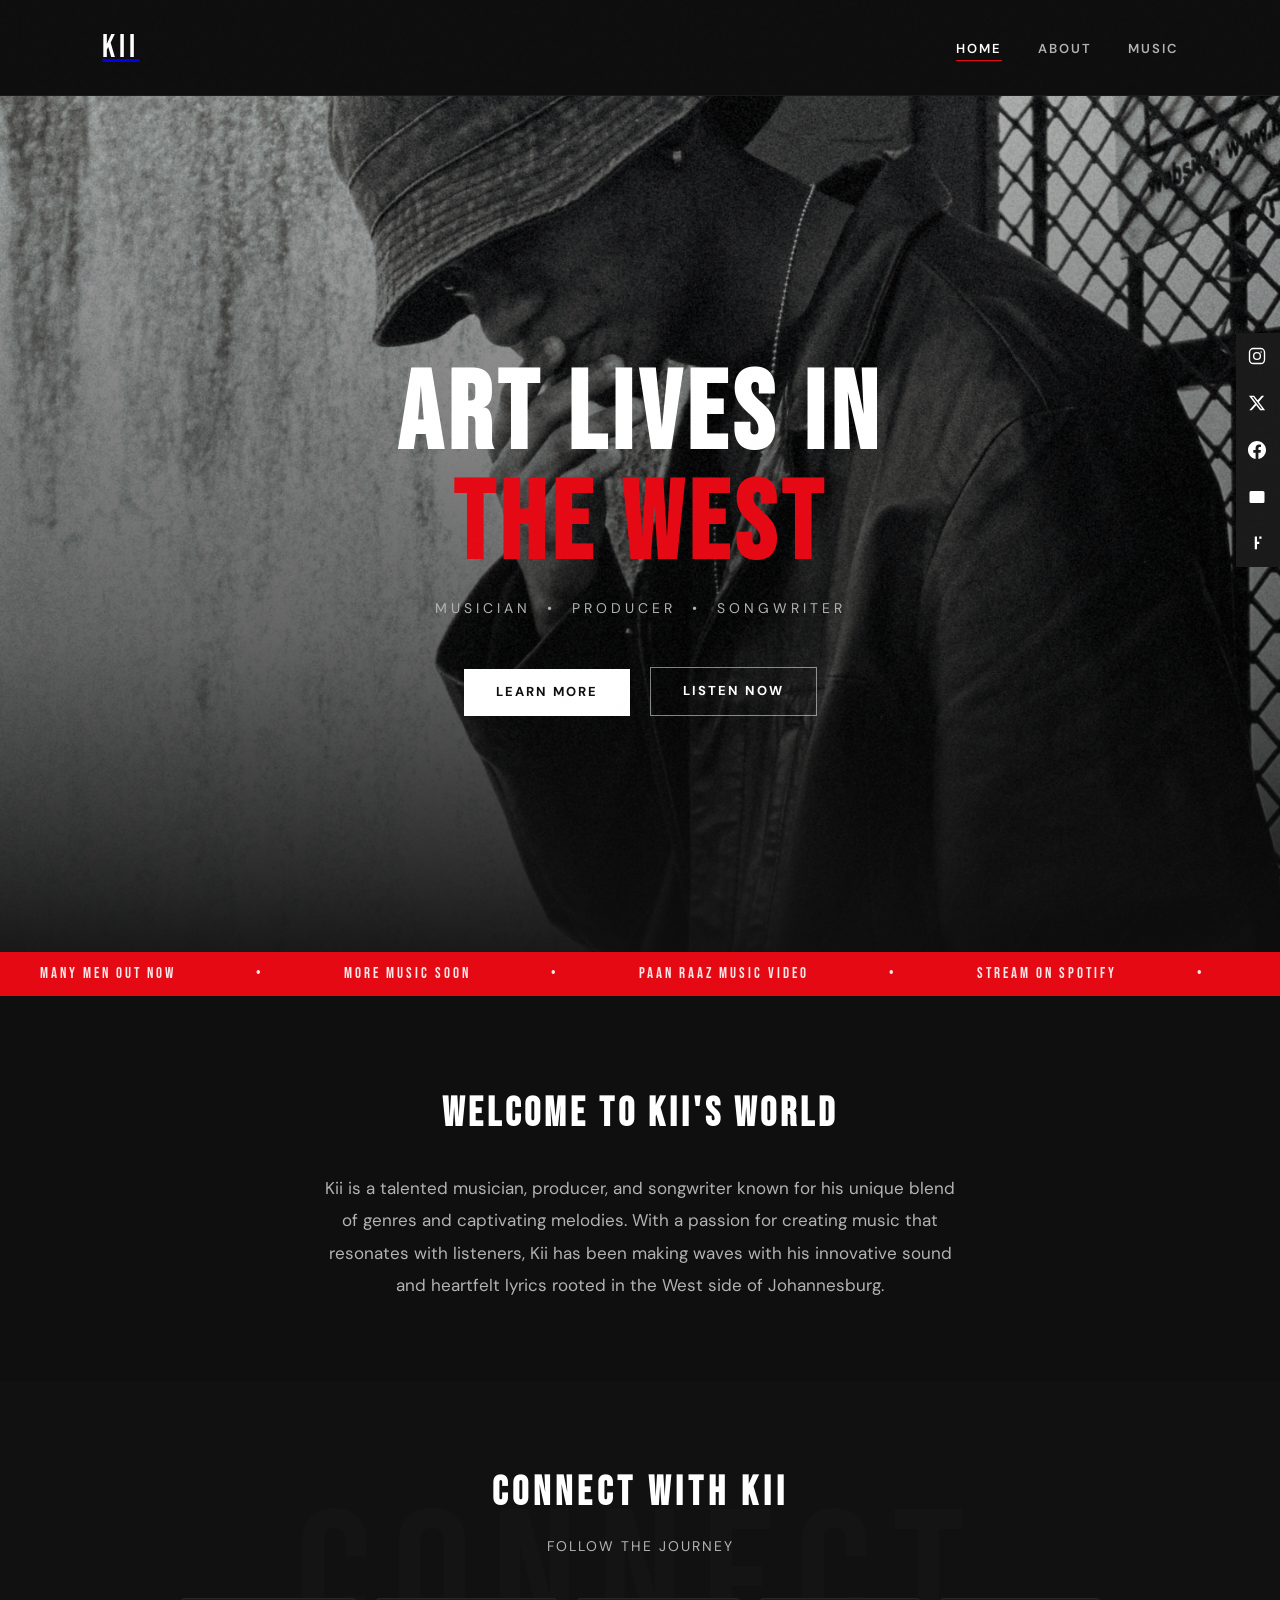
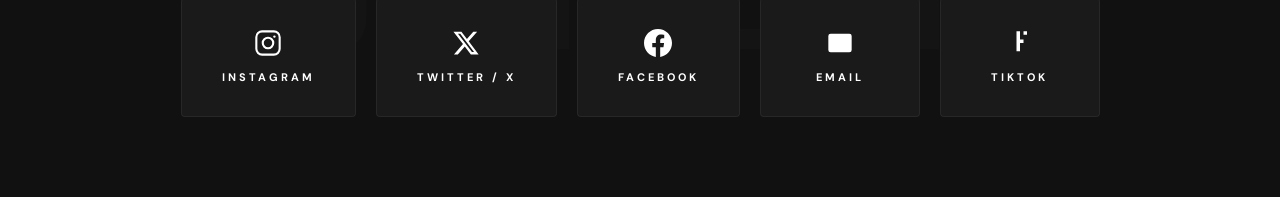
==== commit 2f646f7e: "very close to complete" ====
--- a/index.html
+++ b/index.html
@@ -30,7 +30,20 @@
         <path d="M24 12.073C24 5.406 18.627 0 12 0S0 5.406 0 12.073C0 18.1 4.388 23.094 10.125 24v-8.437H7.078v-3.49h3.047V9.41c0-3.025 1.792-4.696 4.533-4.696 1.313 0 2.686.236 2.686.236v2.971h-1.513c-1.491 0-1.956.93-1.956 1.884v2.268h3.328l-.532 3.49h-2.796V24C19.612 23.094 24 18.1 24 12.073z"/>
       </svg>
     </a>
+    <! -- add emAIL and tiktok sections -->
+    <a href="mailto:moagisemboniswa@gmail.com" target="_blank" aria-label="Email">
+      <span class="label">Email</span>
+      <svg viewBox="0 0 24 24" fill="currentColor">
+        <path d="M4 4h16a2 2 0 012 2v12a2 2 0 01-2 2H4a2 2 0 01-2-2V6a2 2 0 012-2zM22 6l-10 7L2 6"/>
+      </svg>
+      </a>
+      <a href="https://www.tiktok.com/@kii.music?_r=1&_t=ZS-94wBCDWYKSg" target="_blank" aria-label="TikTok">
+        <span class="label">TikTok</span>
+        <svg viewBox="0 0 24 24" fill="currentColor">
+          <path d="M9 2h3v7h3v3h-3v7H9V2zm6 0h3v3h-3V2z"/>
+        </svg>
   </aside>
+
 
   <header class="navbar">
     <div class="logo">KII</div>
@@ -52,9 +65,9 @@
     </div>
     <div class="hero-ticker">
       <div class="ticker-track">
-        <span>NEW SINGLE OUT NOW</span>
+        <span>MANY MEN OUT NOW</span>
         <span>•</span>
-        <span>MANY MEN</span>
+        <span>MORE MUSIC SOON</span>
         <span>•</span>
         <span>PAAN RAAZ MUSIC VIDEO</span>
         <span>•</span>
@@ -65,11 +78,11 @@
         <span>YOUTUBE</span>
         <span>•</span>
         <!-- duplicate for seamless loop -->
-        <span>NEW SINGLE OUT NOW</span>
+        <span>MANY MEN OUT NOW</span>
         <span>•</span>
-        <span>MANY MEN</span>
+        <span>MORE MUSIC SOON</span>
         <span>•</span>
-        <span>PAAN RAAZ</span>
+        <span>PAAN RAAZ MUSIC VIDEO</span>
         <span>•</span>
         <span>STREAM ON SPOTIFY</span>
         <span>•</span>
@@ -116,6 +129,19 @@
         </svg>
         <span>Facebook</span>
       </a>
+      <a href="mailto:moagisemboniswa@gmail.com" target="_blank" class="social-card">
+        <svg viewBox="0 0 24 24" fill="currentColor">
+          <path d="M4 4h16a2 2 0 012 2v12a2 2 0 01-2 2H4a2 2 0 01-2-2V6a2 2 0 012-2zM22 6l-10 7L2 6"/>
+        </svg>
+        <span>Email</span>
+      </a>
+      <a href="https://www.tiktok.com/@kii.music?_r=1&_t=ZS-94wBCDWYKSg" target="_blank" class="social-card">
+        <svg viewBox="0 0 24 24" fill="currentColor">
+          <path d="M9 2h3v7h3v3h-3v7H9V2zm6 0h3v3h-3V2z"/>
+        </svg>
+        <span>TikTok</span>
+      </a>
+
     </div>
   </section>
 
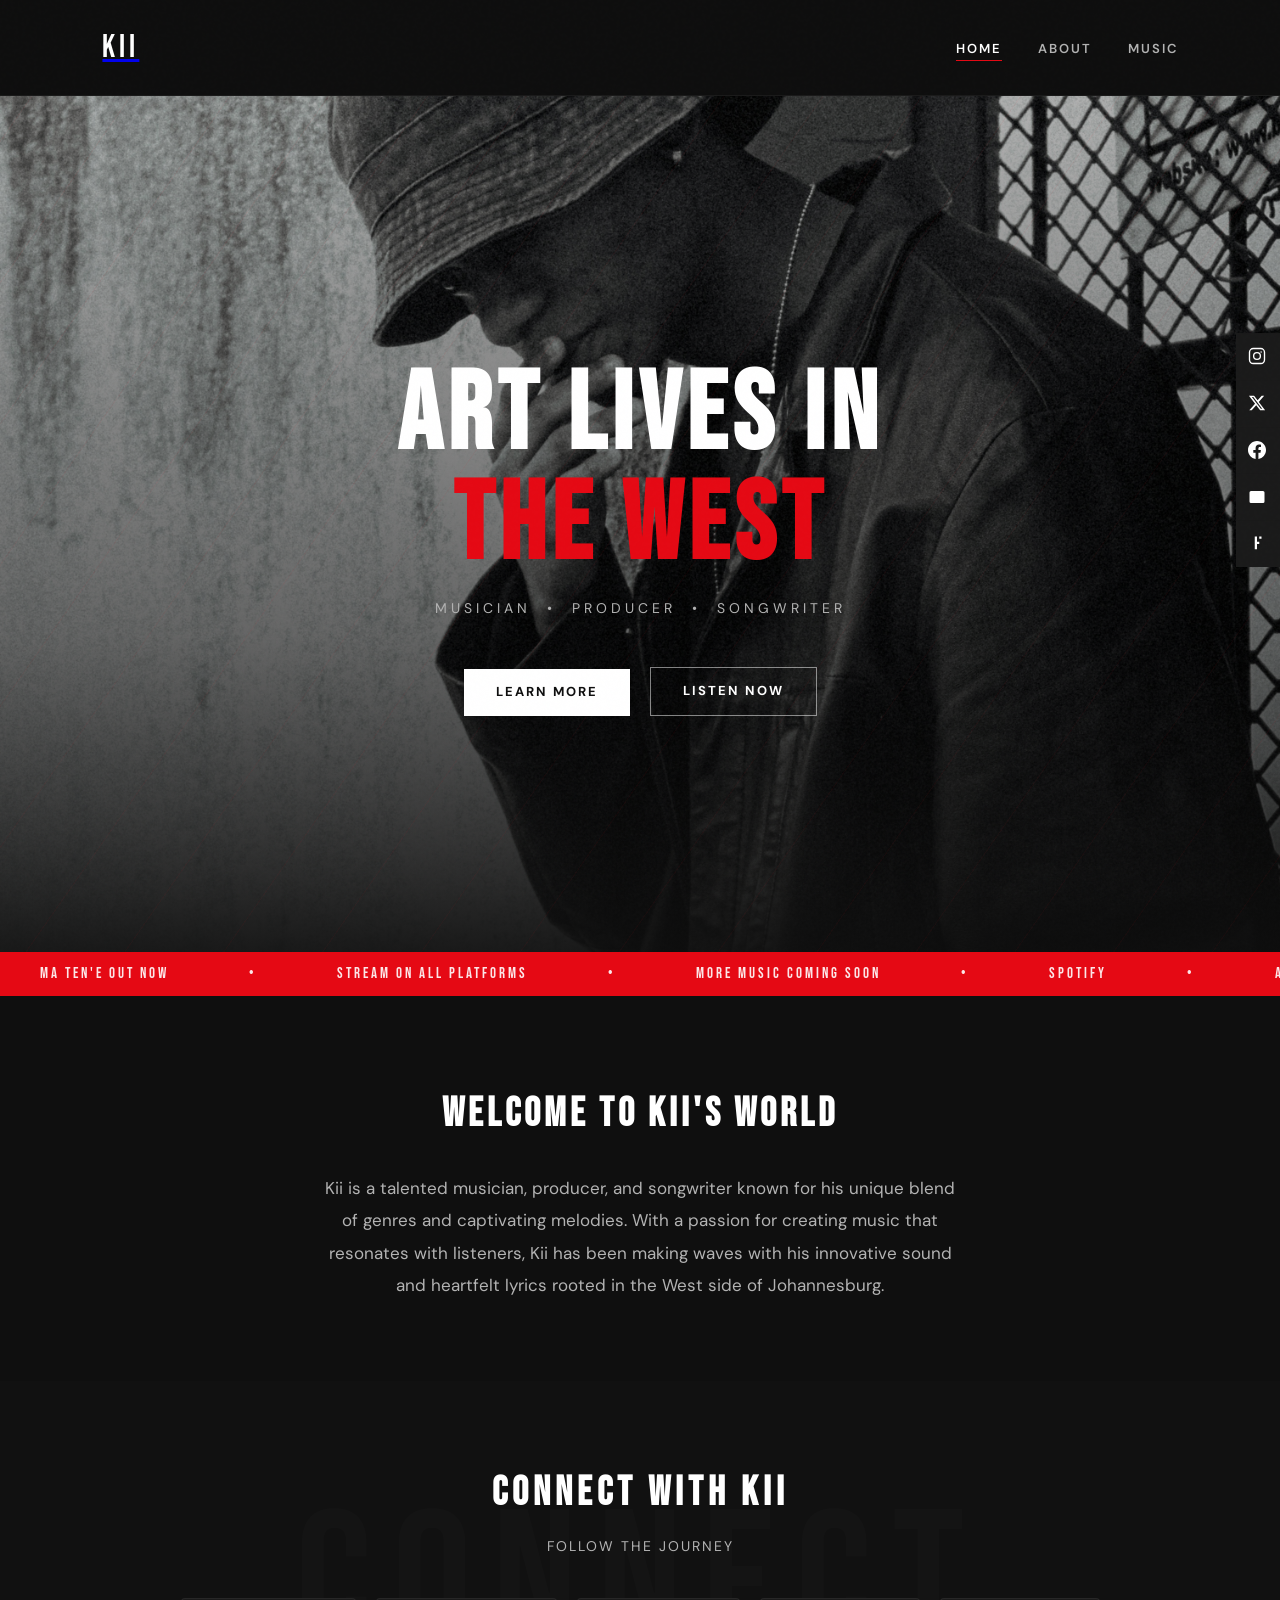
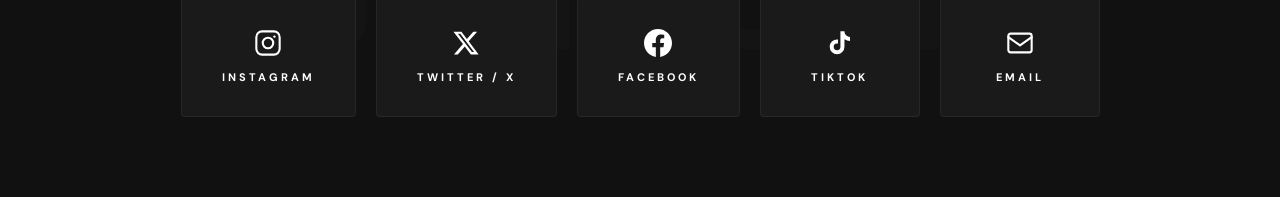
==== commit ee9484b3: "a slight side quest" ====
--- a/index.html
+++ b/index.html
@@ -65,26 +65,26 @@
     </div>
     <div class="hero-ticker">
       <div class="ticker-track">
-        <span>MANY MEN OUT NOW</span>
+        <span>MA TEN'E OUT NOW</span>
         <span>•</span>
-        <span>MORE MUSIC SOON</span>
+        <span>STREAM ON ALL PLATFORMS</span>
         <span>•</span>
-        <span>PAAN RAAZ MUSIC VIDEO</span>
+        <span>MORE MUSIC COMING SOON</span>
         <span>•</span>
-        <span>STREAM ON SPOTIFY</span>
+        <span>SPOTIFY</span>
         <span>•</span>
         <span>APPLE MUSIC</span>
         <span>•</span>
         <span>YOUTUBE</span>
         <span>•</span>
         <!-- duplicate for seamless loop -->
-        <span>MANY MEN OUT NOW</span>
+        <span>MA TEN'E OUT NOW</span>
         <span>•</span>
-        <span>MORE MUSIC SOON</span>
+        <span>STREAM ON ALL PLATFORMS</span>
         <span>•</span>
-        <span>PAAN RAAZ MUSIC VIDEO</span>
+        <span>MORE MUSIC COMING SOON</span>
         <span>•</span>
-        <span>STREAM ON SPOTIFY</span>
+        <span>SPOTIFY</span>
         <span>•</span>
         <span>APPLE MUSIC</span>
         <span>•</span>
@@ -104,44 +104,31 @@
     </p>
   </section>
 
-  <!-- CONTACTS SECTION -->
+    <!-- CONTACTS -->
   <section class="contacts reveal">
     <h2>Connect with Kii</h2>
     <p>Follow the journey</p>
     <div class="social-grid">
       <a href="https://www.instagram.com/kii_s.a/" target="_blank" class="social-card">
-        <svg viewBox="0 0 24 24" fill="none" stroke="currentColor" stroke-width="1.8" stroke-linecap="round" stroke-linejoin="round">
-          <rect x="2" y="2" width="20" height="20" rx="5" ry="5"/>
-          <circle cx="12" cy="12" r="4.5"/>
-          <circle cx="17.5" cy="6.5" r="1" fill="currentColor" stroke="none"/>
-        </svg>
+        <svg viewBox="0 0 24 24" fill="none" stroke="currentColor" stroke-width="1.8" stroke-linecap="round" stroke-linejoin="round"><rect x="2" y="2" width="20" height="20" rx="5" ry="5"/><circle cx="12" cy="12" r="4.5"/><circle cx="17.5" cy="6.5" r="1" fill="currentColor" stroke="none"/></svg>
         <span>Instagram</span>
       </a>
       <a href="https://x.com/kiisa____" target="_blank" class="social-card">
-        <svg viewBox="0 0 24 24" fill="currentColor">
-          <path d="M18.244 2.25h3.308l-7.227 8.26 8.502 11.24H16.17l-5.214-6.817L4.99 21.75H1.68l7.73-8.835L1.254 2.25H8.08l4.713 6.231zm-1.161 17.52h1.833L7.084 4.126H5.117z"/>
-        </svg>
+        <svg viewBox="0 0 24 24" fill="currentColor"><path d="M18.244 2.25h3.308l-7.227 8.26 8.502 11.24H16.17l-5.214-6.817L4.99 21.75H1.68l7.73-8.835L1.254 2.25H8.08l4.713 6.231zm-1.161 17.52h1.833L7.084 4.126H5.117z"/></svg>
         <span>Twitter / X</span>
       </a>
       <a href="https://facebook.com/moagise.mboniswa" target="_blank" class="social-card">
-        <svg viewBox="0 0 24 24" fill="currentColor">
-          <path d="M24 12.073C24 5.406 18.627 0 12 0S0 5.406 0 12.073C0 18.1 4.388 23.094 10.125 24v-8.437H7.078v-3.49h3.047V9.41c0-3.025 1.792-4.696 4.533-4.696 1.313 0 2.686.236 2.686.236v2.971h-1.513c-1.491 0-1.956.93-1.956 1.884v2.268h3.328l-.532 3.49h-2.796V24C19.612 23.094 24 18.1 24 12.073z"/>
-        </svg>
+        <svg viewBox="0 0 24 24" fill="currentColor"><path d="M24 12.073C24 5.406 18.627 0 12 0S0 5.406 0 12.073C0 18.1 4.388 23.094 10.125 24v-8.437H7.078v-3.49h3.047V9.41c0-3.025 1.792-4.696 4.533-4.696 1.313 0 2.686.236 2.686.236v2.971h-1.513c-1.491 0-1.956.93-1.956 1.884v2.268h3.328l-.532 3.49h-2.796V24C19.612 23.094 24 18.1 24 12.073z"/></svg>
         <span>Facebook</span>
       </a>
-      <a href="mailto:moagisemboniswa@gmail.com" target="_blank" class="social-card">
-        <svg viewBox="0 0 24 24" fill="currentColor">
-          <path d="M4 4h16a2 2 0 012 2v12a2 2 0 01-2 2H4a2 2 0 01-2-2V6a2 2 0 012-2zM22 6l-10 7L2 6"/>
-        </svg>
+      <a href="https://www.tiktok.com/@kii.music?_r=1&_t=ZS-94wBCDWYKSg" target="_blank" class="social-card">
+        <svg viewBox="0 0 24 24" fill="currentColor"><path d="M19.59 6.69a4.83 4.83 0 01-3.77-4.25V2h-3.45v13.67a2.89 2.89 0 01-2.88 2.5 2.89 2.89 0 01-2.89-2.89 2.89 2.89 0 012.89-2.89c.28 0 .54.04.79.1V9.01a6.33 6.33 0 00-.79-.05 6.34 6.34 0 00-6.34 6.34 6.34 6.34 0 006.34 6.34 6.34 6.34 0 006.33-6.34V8.69a8.18 8.18 0 004.78 1.52V6.76a4.85 4.85 0 01-1.01-.07z"/></svg>
+        <span>TikTok</span>
+      </a>
+      <a href="mailto:moagisemboniswa@gmail.com" class="social-card">
+        <svg viewBox="0 0 24 24" fill="none" stroke="currentColor" stroke-width="1.8" stroke-linecap="round" stroke-linejoin="round"><rect x="2" y="4" width="20" height="16" rx="2"/><path d="M2 7l10 7 10-7"/></svg>
         <span>Email</span>
       </a>
-      <a href="https://www.tiktok.com/@kii.music?_r=1&_t=ZS-94wBCDWYKSg" target="_blank" class="social-card">
-        <svg viewBox="0 0 24 24" fill="currentColor">
-          <path d="M9 2h3v7h3v3h-3v7H9V2zm6 0h3v3h-3V2z"/>
-        </svg>
-        <span>TikTok</span>
-      </a>
-
     </div>
   </section>
 
